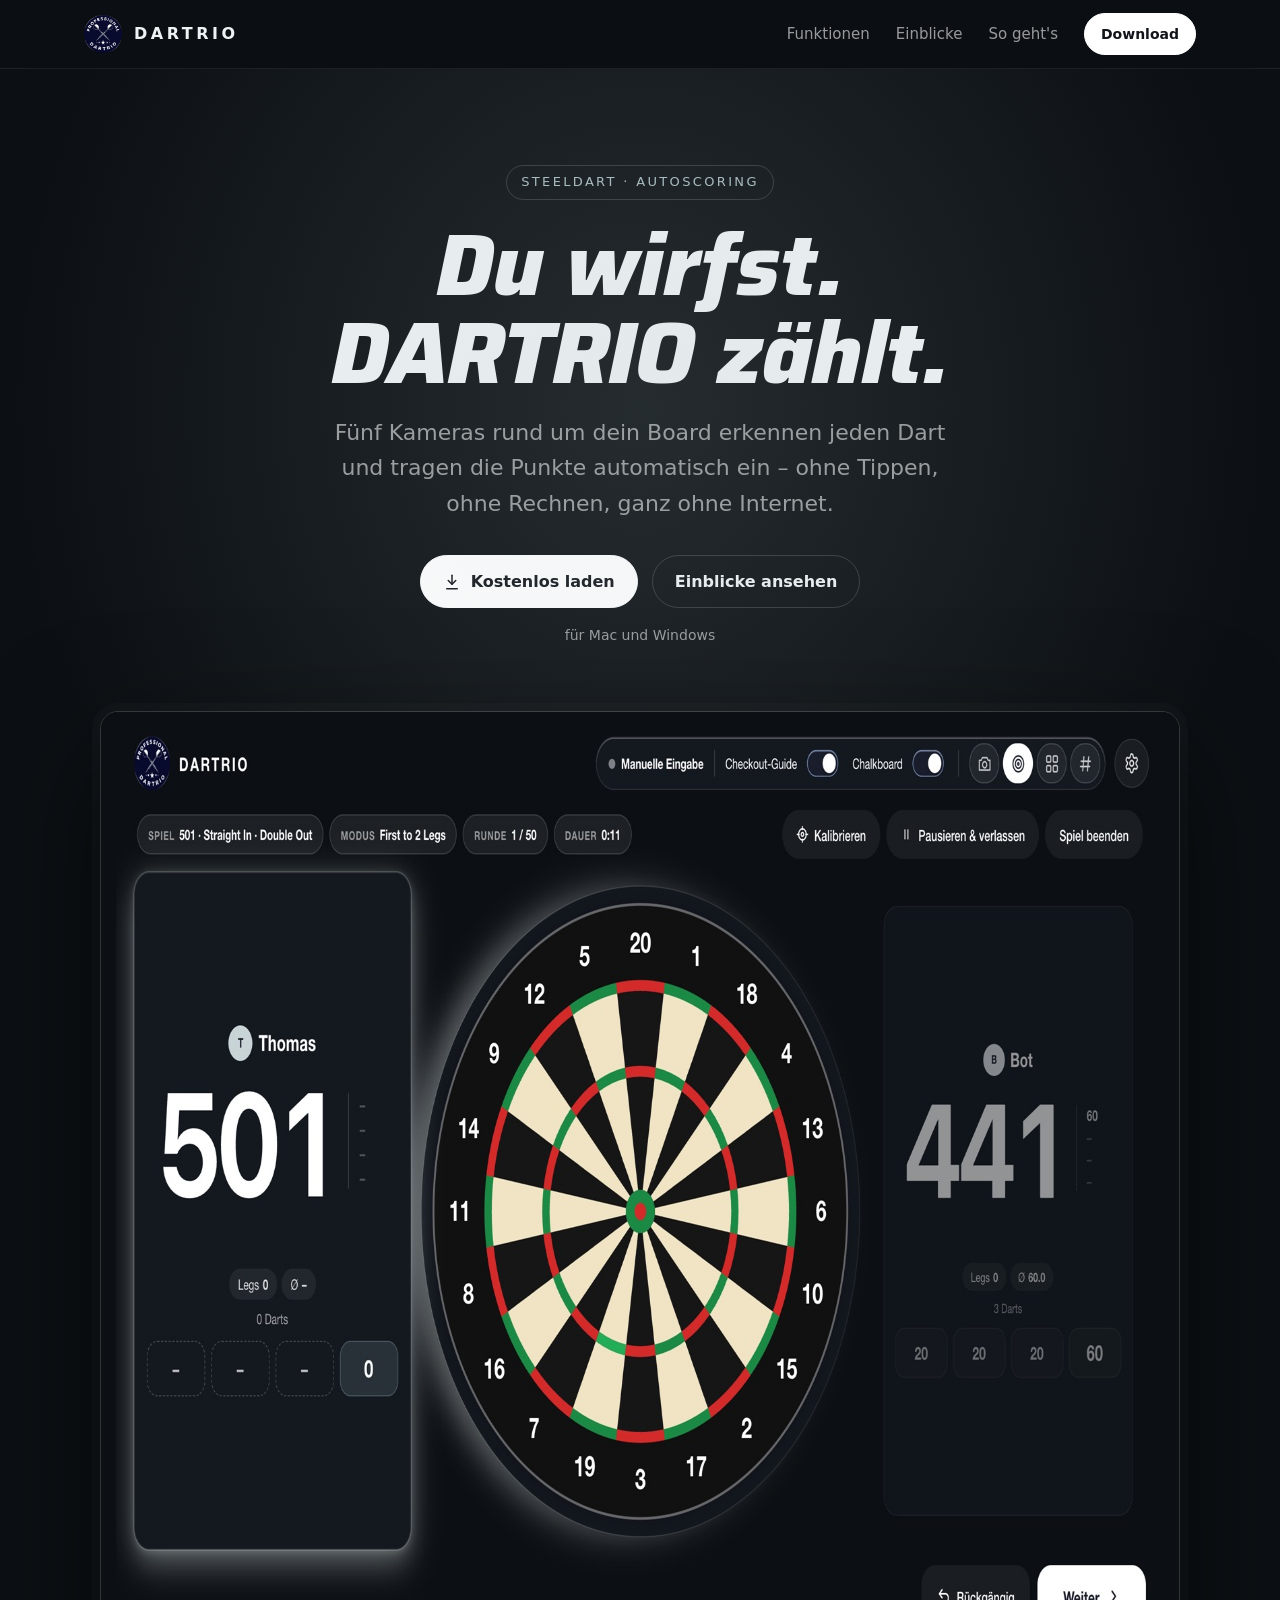
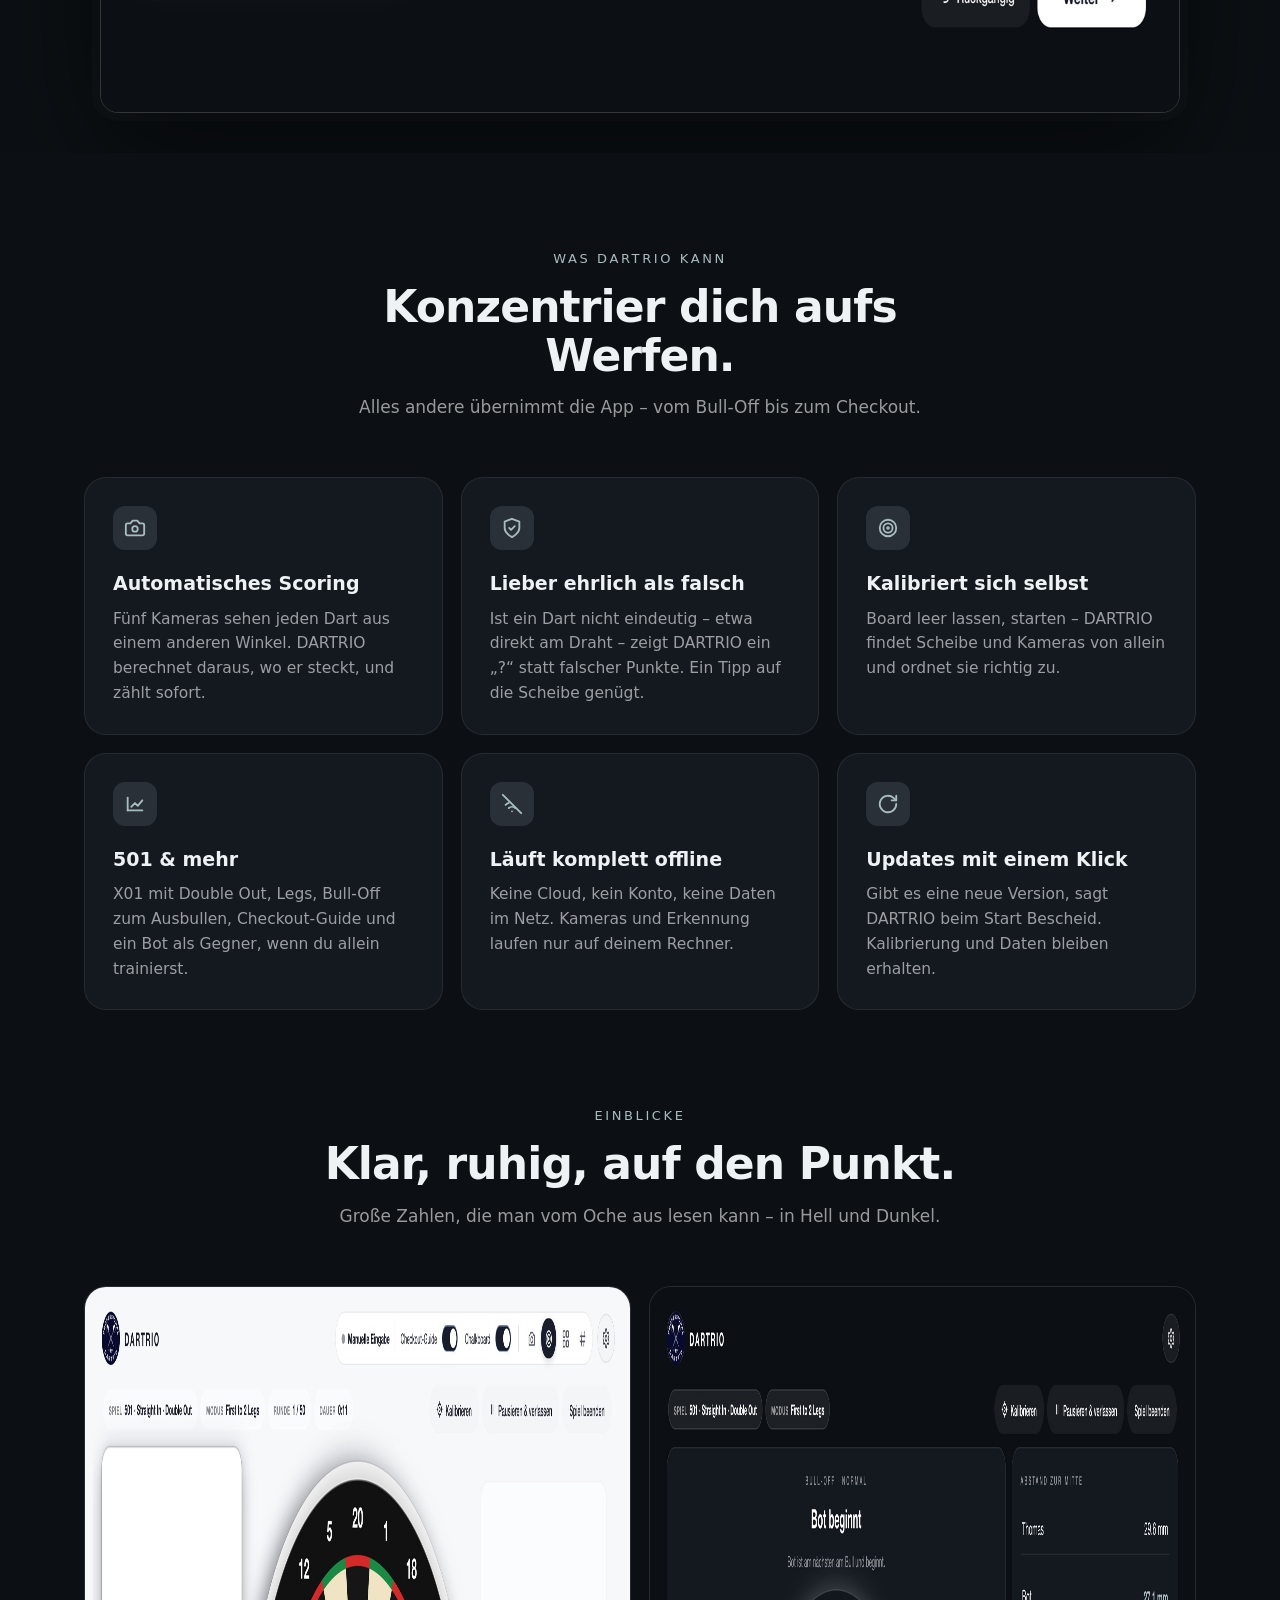
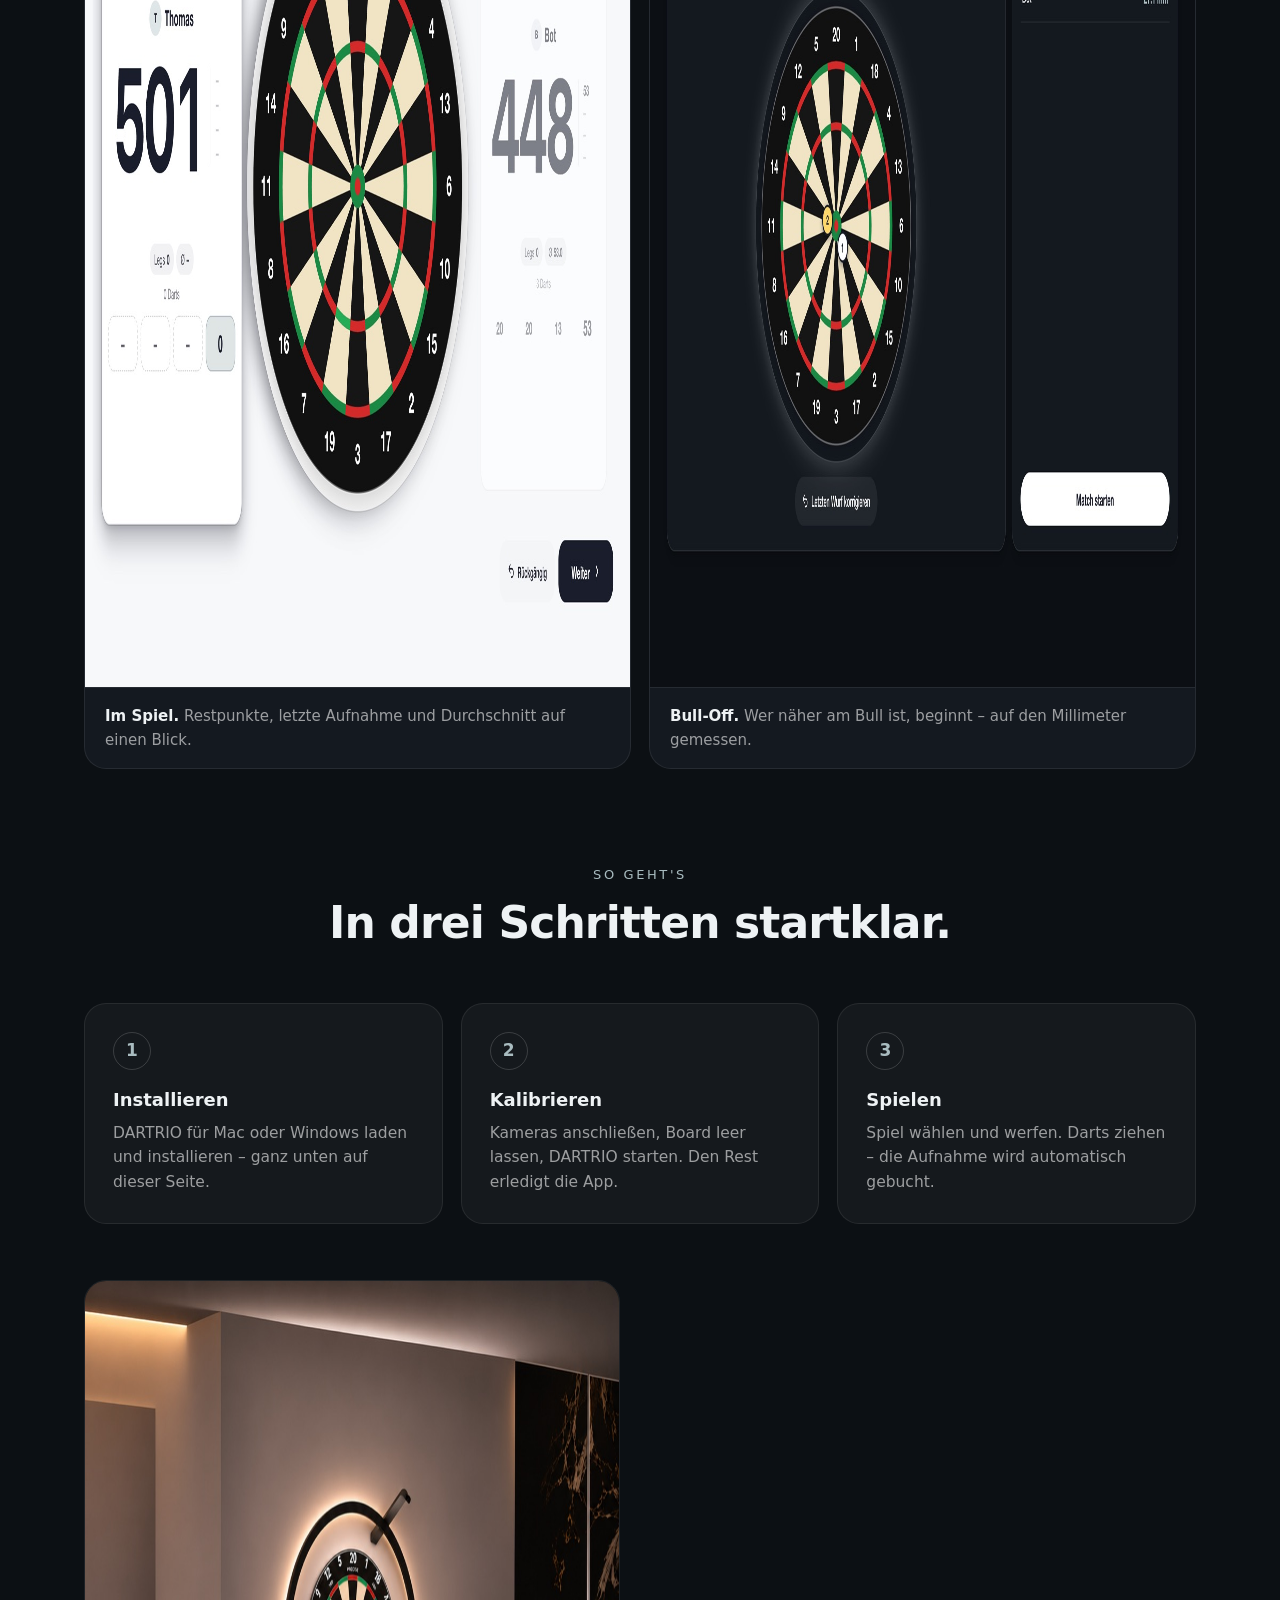
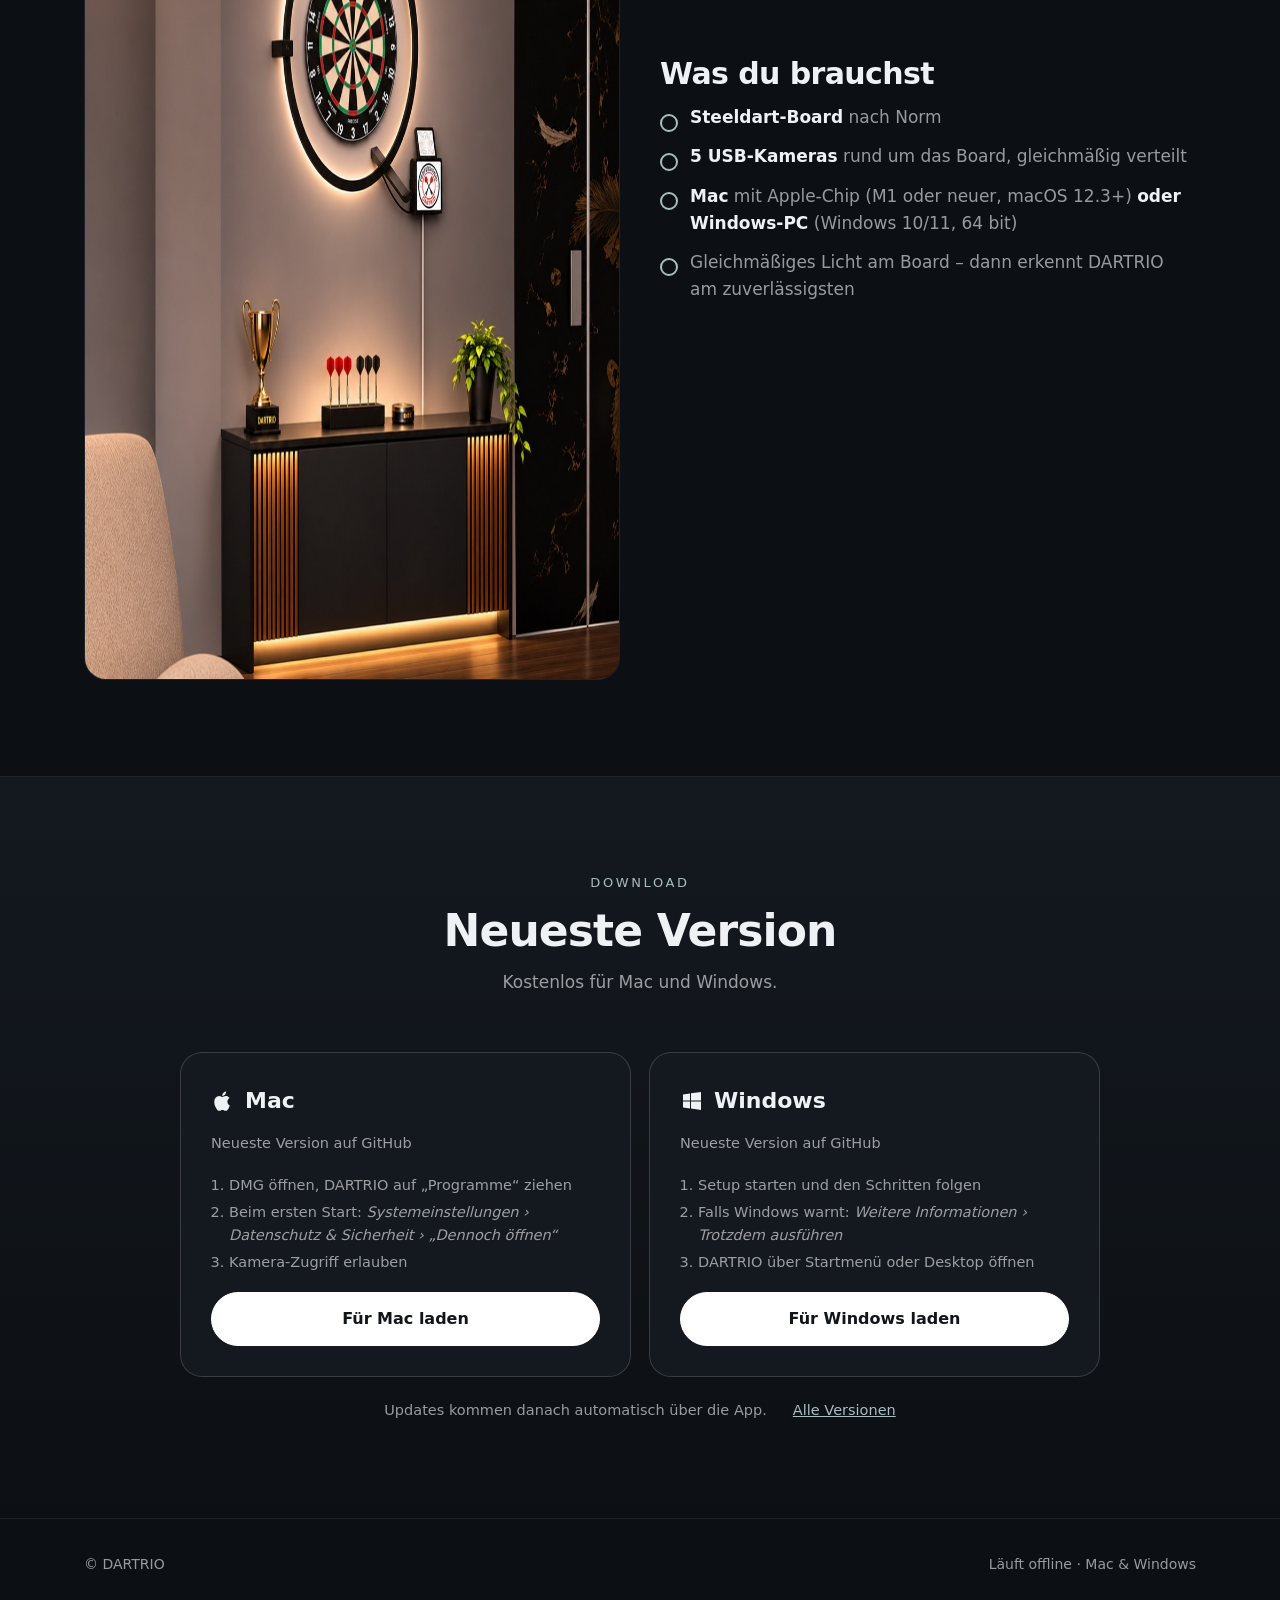
==== docs/index.html @ 76375866 "Webseite aktualisiert" ====
<!DOCTYPE html>
<html lang="de">
<head>
<meta charset="utf-8">
<meta name="viewport" content="width=device-width, initial-scale=1">
<title>DARTRIO – Automatisches Scoring für Steeldart</title>
<meta name="description" content="DARTRIO zählt deine Darts automatisch – mit 5 Kameras, offline, für Mac und Windows.">
<link rel="icon" type="image/png" href="bilder/logo.png">
<meta property="og:title" content="DARTRIO – Automatisches Scoring für Steeldart">
<meta property="og:description" content="5 Kameras erkennen jeden Dart. Du wirfst, DARTRIO zählt.">
<meta property="og:image" content="bilder/spiel-dunkel.jpg">
<style>
  @font-face { font-family: "Saira"; font-style: italic; font-weight: 100 900; font-display: swap;
               src: url("bilder/saira-latin-italic.woff2") format("woff2"); }
  :root {
    --bg: #0c1014; --surface: #141920; --panel: rgba(255,255,255,0.04); --line: rgba(255,255,255,0.08);
    --lineS: rgba(255,255,255,0.16); --fg: #eef2f4; --mut: rgba(255,255,255,0.58); --hi: #a9bcc0;
    --hiSoft: rgba(169,188,192,0.14); --ok: #3ccf7a; --rot: #e5484d;
    --r: 22px; --max: 1160px;
  }
  * { box-sizing: border-box; }
  html { scroll-behavior: smooth; }
  body { margin: 0; background: var(--bg); color: var(--fg); -webkit-font-smoothing: antialiased;
         font: 17px/1.6 -apple-system, BlinkMacSystemFont, "SF Pro Text", "Segoe UI", "Helvetica Neue", system-ui, sans-serif; }
  a { color: inherit; }
  img { max-width: 100%; display: block; }
  .wrap { max-width: var(--max); margin: 0 auto; padding: 0 24px; }

  /* Kopfzeile */
  header { position: sticky; top: 0; z-index: 10; backdrop-filter: blur(14px); -webkit-backdrop-filter: blur(14px);
           background: rgba(12,16,20,0.72); border-bottom: 1px solid var(--line); }
  header .wrap { display: flex; align-items: center; justify-content: space-between; height: 68px; }
  .marke { display: flex; align-items: center; gap: 12px; text-decoration: none; }
  .marke img { width: 38px; height: 38px; }
  .marke span { font-weight: 700; letter-spacing: .22em; font-size: 16px; }
  nav { display: flex; gap: 26px; align-items: center; }
  nav a { text-decoration: none; color: var(--mut); font-size: 15px; }
  nav a:hover { color: var(--fg); }
  .knopf { display: inline-flex; align-items: center; gap: 10px; text-decoration: none; font-weight: 600; font-size: 16px;
           padding: 13px 22px; border-radius: 999px; border: 1px solid var(--lineS); color: var(--fg); background: transparent;
           transition: transform .15s, background .15s; cursor: pointer; }
  .knopf:hover { transform: translateY(-1px); background: var(--panel); }
  .knopf.haupt { background: #fff; color: #11151a; border-color: #fff; }
  .knopf.haupt:hover { background: #e9eef0; }
  .knopf.klein { padding: 9px 16px; font-size: 14px; }
  .knopf svg { width: 18px; height: 18px; }

  /* Start */
  .held { padding: 96px 0 40px; text-align: center; position: relative; overflow: hidden; }
  .held::before { content: ""; position: absolute; inset: -40% -20% auto; height: 120%;
                  background: radial-gradient(closest-side, rgba(169,188,192,0.16), transparent 70%); pointer-events: none; }
  .zeile { display: inline-flex; gap: 8px; align-items: center; font-size: 13px; letter-spacing: .18em; text-transform: uppercase;
           color: var(--hi); border: 1px solid var(--lineS); border-radius: 999px; padding: 6px 14px; }
  h1 { font-family: "Saira", system-ui, sans-serif; font-style: italic; font-weight: 800; letter-spacing: -.01em;
       font-size: clamp(44px, 7vw, 86px); line-height: 1.02; margin: 22px 0 18px; }
  .held p.unter { font-size: clamp(18px, 2.1vw, 22px); color: var(--mut); max-width: 640px; margin: 0 auto 34px; }
  .aktionen { display: flex; gap: 14px; justify-content: center; flex-wrap: wrap; }
  .version-hinweis { margin-top: 16px; font-size: 14px; color: var(--mut); min-height: 1.6em; }
  .buehne { margin: 64px auto 0; max-width: 1080px; border-radius: 18px; overflow: hidden; border: 1px solid var(--lineS);
            box-shadow: 0 40px 120px rgba(0,0,0,.55), 0 0 0 8px rgba(255,255,255,0.02); position: relative; }

  section { padding: 96px 0; }
  .titel { text-align: center; max-width: 700px; margin: 0 auto 56px; }
  .titel small { display: block; color: var(--hi); letter-spacing: .2em; text-transform: uppercase; font-size: 13px; margin-bottom: 12px; }
  h2 { font-size: clamp(30px, 4vw, 44px); line-height: 1.12; margin: 0 0 14px; letter-spacing: -.02em; }
  .titel p { color: var(--mut); margin: 0; }

  /* Funktionen */
  .raster { display: grid; grid-template-columns: repeat(3, 1fr); gap: 18px; }
  .karte { background: var(--surface); border: 1px solid var(--line); border-radius: var(--r); padding: 28px; }
  .karte .sym { width: 44px; height: 44px; border-radius: 12px; background: var(--hiSoft); display: grid; place-items: center;
                color: var(--hi); margin-bottom: 18px; }
  .karte .sym svg { width: 22px; height: 22px; }
  .karte h3 { margin: 0 0 8px; font-size: 19px; }
  .karte p { margin: 0; color: var(--mut); font-size: 15.5px; }

  /* Einblicke */
  .einblicke { display: grid; grid-template-columns: 1fr 1fr; gap: 18px; align-items: start; }
  .bild { border-radius: var(--r); overflow: hidden; border: 1px solid var(--line); background: var(--surface); margin: 0; }
  .bild figcaption { padding: 16px 20px; color: var(--mut); font-size: 15px; border-top: 1px solid var(--line); }
  .bild figcaption b { color: var(--fg); font-weight: 600; }

  /* Ablauf */
  .schritte { display: grid; grid-template-columns: repeat(3, 1fr); gap: 18px; counter-reset: s; }
  .schritt { padding: 28px; border-radius: var(--r); border: 1px solid var(--line); background: var(--panel); }
  .schritt::before { counter-increment: s; content: counter(s); display: grid; place-items: center; width: 36px; height: 36px;
                     border-radius: 50%; border: 1px solid var(--lineS); font-weight: 700; margin-bottom: 16px; color: var(--hi); }
  .schritt h3 { margin: 0 0 6px; font-size: 18px; }
  .schritt p { margin: 0; color: var(--mut); font-size: 15.5px; }
  .setup { display: grid; grid-template-columns: 1fr 1fr; gap: 40px; align-items: center; margin-top: 56px; }
  .setup img { border-radius: var(--r); border: 1px solid var(--line); }
  .setup ul { padding: 0; margin: 0; list-style: none; display: grid; gap: 12px; }
  .setup li { padding-left: 30px; position: relative; color: var(--mut); }
  .setup li::before { content: ""; position: absolute; left: 0; top: .55em; width: 14px; height: 14px; border-radius: 50%;
                      border: 2px solid var(--hi); }
  .setup li b { color: var(--fg); font-weight: 600; }

  /* Download */
  .download { background: linear-gradient(180deg, var(--surface), var(--bg)); border-top: 1px solid var(--line); }
  .dl-raster { display: grid; grid-template-columns: 1fr 1fr; gap: 18px; max-width: 920px; margin: 0 auto; }
  .dl { background: var(--surface); border: 1px solid var(--lineS); border-radius: var(--r); padding: 30px; display: flex;
        flex-direction: column; gap: 14px; }
  .dl.empfohlen { border-color: var(--hi); box-shadow: 0 0 0 1px var(--hi) inset; }
  .dl-kopf { display: flex; align-items: center; justify-content: space-between; gap: 10px; }
  .dl h3 { margin: 0; font-size: 22px; display: flex; align-items: center; gap: 10px; }
  .dl h3 svg { width: 24px; height: 24px; }
  .marke-klein { font-size: 12px; color: var(--bg); background: var(--hi); border-radius: 999px; padding: 3px 10px; font-weight: 700; }
  .dl .meta { color: var(--mut); font-size: 14.5px; }
  .dl .anl { color: var(--mut); font-size: 14.5px; margin: 0; padding-left: 18px; }
  .dl .anl li { margin: 4px 0; }
  .dl .knopf { justify-content: center; margin-top: auto; }
  .info { max-width: 920px; margin: 22px auto 0; display: flex; gap: 10px 26px; flex-wrap: wrap; justify-content: center;
          color: var(--mut); font-size: 14.5px; }
  .info a { color: var(--hi); }
  .lade { opacity: .55; }

  footer { border-top: 1px solid var(--line); padding: 34px 0; color: var(--mut); font-size: 14px; }
  footer .wrap { display: flex; justify-content: space-between; gap: 16px; flex-wrap: wrap; }

  @media (max-width: 900px) {
    nav a:not(.knopf) { display: none; }
    .raster, .schritte { grid-template-columns: 1fr 1fr; }
    .einblicke, .setup, .dl-raster { grid-template-columns: 1fr; }
  }
  @media (max-width: 600px) {
    .raster, .schritte { grid-template-columns: 1fr; }
    section { padding: 72px 0; }
    .held { padding-top: 64px; }
  }
</style>
</head>
<body>

<header>
  <div class="wrap">
    <a class="marke" href="#"><img src="bilder/logo.png" alt=""><span>DARTRIO</span></a>
    <nav>
      <a href="#funktionen">Funktionen</a>
      <a href="#einblicke">Einblicke</a>
      <a href="#so-gehts">So geht's</a>
      <a class="knopf klein haupt" href="#download">Download</a>
    </nav>
  </div>
</header>

<main>
  <div class="held">
    <div class="wrap">
      <span class="zeile">Steeldart · Autoscoring</span>
      <h1>Du wirfst.<br>DARTRIO zählt.</h1>
      <p class="unter">Fünf Kameras rund um dein Board erkennen jeden Dart und tragen die Punkte automatisch ein –
        ohne Tippen, ohne Rechnen, ganz ohne Internet.</p>
      <div class="aktionen">
        <a class="knopf haupt" id="held-download" href="#download">
          <svg viewBox="0 0 24 24" fill="none" stroke="currentColor" stroke-width="2" stroke-linecap="round" stroke-linejoin="round"><path d="M12 3v12"/><path d="m7 10 5 5 5-5"/><path d="M5 21h14"/></svg>
          <span>Kostenlos laden</span></a>
        <a class="knopf" href="#einblicke">Einblicke ansehen</a>
      </div>
      <div class="version-hinweis" id="held-version">für Mac und Windows</div>
      <div class="buehne"><img src="bilder/spiel-dunkel.jpg" alt="DARTRIO im Spiel: 501, Scheibe in der Mitte, Spieler links und rechts" width="1600" height="1000"></div>
    </div>
  </div>

  <section id="funktionen">
    <div class="wrap">
      <div class="titel">
        <small>Was DARTRIO kann</small>
        <h2>Konzentrier dich aufs Werfen.</h2>
        <p>Alles andere übernimmt die App – vom Bull-Off bis zum Checkout.</p>
      </div>
      <div class="raster">
        <div class="karte">
          <div class="sym"><svg viewBox="0 0 24 24" fill="none" stroke="currentColor" stroke-width="2" stroke-linecap="round" stroke-linejoin="round"><path d="M14.5 4h-5L7 7H4a2 2 0 0 0-2 2v9a2 2 0 0 0 2 2h16a2 2 0 0 0 2-2V9a2 2 0 0 0-2-2h-3l-2.5-3z"/><circle cx="12" cy="13" r="3"/></svg></div>
          <h3>Automatisches Scoring</h3>
          <p>Fünf Kameras sehen jeden Dart aus einem anderen Winkel. DARTRIO berechnet daraus, wo er steckt, und zählt sofort.</p>
        </div>
        <div class="karte">
          <div class="sym"><svg viewBox="0 0 24 24" fill="none" stroke="currentColor" stroke-width="2" stroke-linecap="round" stroke-linejoin="round"><path d="M12 22s8-4 8-10V5l-8-3-8 3v7c0 6 8 10 8 10z"/><path d="m9 12 2 2 4-4"/></svg></div>
          <h3>Lieber ehrlich als falsch</h3>
          <p>Ist ein Dart nicht eindeutig – etwa direkt am Draht – zeigt DARTRIO ein „?“ statt falscher Punkte. Ein Tipp auf die Scheibe genügt.</p>
        </div>
        <div class="karte">
          <div class="sym"><svg viewBox="0 0 24 24" fill="none" stroke="currentColor" stroke-width="2" stroke-linecap="round" stroke-linejoin="round"><circle cx="12" cy="12" r="9"/><circle cx="12" cy="12" r="5"/><circle cx="12" cy="12" r="1"/></svg></div>
          <h3>Kalibriert sich selbst</h3>
          <p>Board leer lassen, starten – DARTRIO findet Scheibe und Kameras von allein und ordnet sie richtig zu.</p>
        </div>
        <div class="karte">
          <div class="sym"><svg viewBox="0 0 24 24" fill="none" stroke="currentColor" stroke-width="2" stroke-linecap="round" stroke-linejoin="round"><path d="M4 19V5"/><path d="M4 19h16"/><path d="m8 15 4-4 3 3 5-6"/></svg></div>
          <h3>501 &amp; mehr</h3>
          <p>X01 mit Double Out, Legs, Bull-Off zum Ausbullen, Checkout-Guide und ein Bot als Gegner, wenn du allein trainierst.</p>
        </div>
        <div class="karte">
          <div class="sym"><svg viewBox="0 0 24 24" fill="none" stroke="currentColor" stroke-width="2" stroke-linecap="round" stroke-linejoin="round"><path d="M2 2l20 20"/><path d="M8.5 16.5a5 5 0 0 1 7 0"/><path d="M5 12.9a10 10 0 0 1 3.4-2.2"/><path d="M12 20h.01"/></svg></div>
          <h3>Läuft komplett offline</h3>
          <p>Keine Cloud, kein Konto, keine Daten im Netz. Kameras und Erkennung laufen nur auf deinem Rechner.</p>
        </div>
        <div class="karte">
          <div class="sym"><svg viewBox="0 0 24 24" fill="none" stroke="currentColor" stroke-width="2" stroke-linecap="round" stroke-linejoin="round"><path d="M21 12a9 9 0 1 1-3-6.7L21 8"/><path d="M21 3v5h-5"/></svg></div>
          <h3>Updates mit einem Klick</h3>
          <p>Gibt es eine neue Version, sagt DARTRIO beim Start Bescheid. Kalibrierung und Daten bleiben erhalten.</p>
        </div>
      </div>
    </div>
  </section>

  <section id="einblicke" style="padding-top: 0">
    <div class="wrap">
      <div class="titel">
        <small>Einblicke</small>
        <h2>Klar, ruhig, auf den Punkt.</h2>
        <p>Große Zahlen, die man vom Oche aus lesen kann – in Hell und Dunkel.</p>
      </div>
      <div class="einblicke">
        <figure class="bild">
          <img src="bilder/spiel-hell.jpg" alt="DARTRIO im hellen Design während eines Spiels" loading="lazy" width="1600" height="1000">
          <figcaption><b>Im Spiel.</b> Restpunkte, letzte Aufnahme und Durchschnitt auf einen Blick.</figcaption>
        </figure>
        <figure class="bild">
          <img src="bilder/bulloff-dunkel.jpg" alt="Bull-Off: zwei Darts nahe am Bull, Abstand zur Mitte in Millimetern" loading="lazy" width="1600" height="1000">
          <figcaption><b>Bull-Off.</b> Wer näher am Bull ist, beginnt – auf den Millimeter gemessen.</figcaption>
        </figure>
      </div>
    </div>
  </section>

  <section id="so-gehts" style="padding-top: 0">
    <div class="wrap">
      <div class="titel">
        <small>So geht's</small>
        <h2>In drei Schritten startklar.</h2>
      </div>
      <div class="schritte">
        <div class="schritt"><h3>Installieren</h3><p>DARTRIO für Mac oder Windows laden und installieren – ganz unten auf dieser Seite.</p></div>
        <div class="schritt"><h3>Kalibrieren</h3><p>Kameras anschließen, Board leer lassen, DARTRIO starten. Den Rest erledigt die App.</p></div>
        <div class="schritt"><h3>Spielen</h3><p>Spiel wählen und werfen. Darts ziehen – die Aufnahme wird automatisch gebucht.</p></div>
      </div>
      <div class="setup">
        <img src="bilder/setup.jpg" alt="Dartboard mit Kamera-Ring und DARTRIO-Steuerbox an der Wand" loading="lazy" width="1000" height="1000">
        <div>
          <h2 style="font-size: 30px">Was du brauchst</h2>
          <ul>
            <li><b>Steeldart-Board</b> nach Norm</li>
            <li><b>5 USB-Kameras</b> rund um das Board, gleichmäßig verteilt</li>
            <li><b>Mac</b> mit Apple-Chip (M1 oder neuer, macOS 12.3+) <b>oder Windows-PC</b> (Windows 10/11, 64 bit)</li>
            <li>Gleichmäßiges Licht am Board – dann erkennt DARTRIO am zuverlässigsten</li>
          </ul>
        </div>
      </div>
    </div>
  </section>

  <section id="download" class="download">
    <div class="wrap">
      <div class="titel">
        <small>Download</small>
        <h2 id="dl-titel">Neueste Version</h2>
        <p id="dl-unter">Kostenlos für Mac und Windows.</p>
      </div>
      <div class="dl-raster">
        <div class="dl" id="dl-mac">
          <div class="dl-kopf">
            <h3><svg viewBox="0 0 24 24" fill="currentColor"><path d="M16.4 12.6c0-2.4 2-3.6 2.1-3.7-1.1-1.7-2.9-1.9-3.5-1.9-1.5-.2-2.9.9-3.7.9-.8 0-1.9-.9-3.2-.8-1.6 0-3.2 1-4 2.5-1.7 3-.4 7.4 1.2 9.8.8 1.2 1.8 2.5 3 2.4 1.2 0 1.7-.8 3.1-.8 1.5 0 1.9.8 3.2.8 1.3 0 2.1-1.2 2.9-2.4.9-1.4 1.3-2.7 1.3-2.8 0 0-2.4-1-2.4-4zM14.1 5.5c.7-.8 1.1-1.9 1-3-1 0-2.1.7-2.8 1.5-.6.7-1.2 1.8-1 2.9 1 .1 2.1-.6 2.8-1.4z"/></svg>Mac</h3>
            <span class="marke-klein" hidden>Für dich</span>
          </div>
          <div class="meta lade" data-meta>wird geladen …</div>
          <ol class="anl">
            <li>DMG öffnen, DARTRIO auf „Programme“ ziehen</li>
            <li>Beim ersten Start: <i>Systemeinstellungen › Datenschutz &amp; Sicherheit › „Dennoch öffnen“</i></li>
            <li>Kamera-Zugriff erlauben</li>
          </ol>
          <a class="knopf haupt" data-link href="https://github.com/dartrio2026/dartrio-updates/releases/latest">Für Mac laden</a>
        </div>
        <div class="dl" id="dl-win">
          <div class="dl-kopf">
            <h3><svg viewBox="0 0 24 24" fill="currentColor"><path d="M3 5.5 10 4.5v7H3zM11 4.3 21 3v8.5H11zM3 12.5h7v7l-7-1zM11 12.5h10V21l-10-1.4z"/></svg>Windows</h3>
            <span class="marke-klein" hidden>Für dich</span>
          </div>
          <div class="meta lade" data-meta>wird geladen …</div>
          <ol class="anl">
            <li>Setup starten und den Schritten folgen</li>
            <li>Falls Windows warnt: <i>Weitere Informationen › Trotzdem ausführen</i></li>
            <li>DARTRIO über Startmenü oder Desktop öffnen</li>
          </ol>
          <a class="knopf haupt" data-link href="https://github.com/dartrio2026/dartrio-updates/releases/latest">Für Windows laden</a>
        </div>
      </div>
      <div class="info">
        <span>Updates kommen danach automatisch über die App.</span>
        <a href="https://github.com/dartrio2026/dartrio-updates/releases">Alle Versionen</a>
      </div>
    </div>
  </section>
</main>

<footer>
  <div class="wrap">
    <span>© DARTRIO</span>
    <span>Läuft offline · Mac &amp; Windows</span>
  </div>
</footer>

<script>
(function () {
  // Neueste Veröffentlichung direkt von GitHub holen – die Seite muss bei neuen Versionen nie angepasst werden.
  var REPO = "dartrio2026/dartrio-updates";
  var mac = /Mac/i.test(navigator.platform || navigator.userAgent), win = /Win/i.test(navigator.platform || navigator.userAgent);
  var empfohlen = mac ? "dl-mac" : (win ? "dl-win" : null);
  if (empfohlen) {
    var k = document.getElementById(empfohlen);
    k.classList.add("empfohlen"); k.querySelector(".marke-klein").hidden = false;
  }
  function mb(b) { return (b / 1048576).toFixed(0) + " MB"; }
  function datum(s) { try { return new Date(s).toLocaleDateString("de-DE", { day: "numeric", month: "long", year: "numeric" }); } catch (e) { return ""; } }
  function setzen(id, asset, v, d) {
    var k = document.getElementById(id), m = k.querySelector("[data-meta]");
    m.classList.remove("lade");
    if (!asset) { m.textContent = "Version " + v + " – für dieses System noch nicht verfügbar"; return; }
    m.textContent = "Version " + v + " · " + mb(asset.size) + (d ? " · " + d : "");
    k.querySelector("[data-link]").href = asset.browser_download_url;
  }
  fetch("https://api.github.com/repos/" + REPO + "/releases/latest", { headers: { Accept: "application/vnd.github+json" } })
    .then(function (r) { if (!r.ok) throw new Error(r.status); return r.json(); })
    .then(function (rel) {
      var v = String(rel.tag_name || "").replace(/^v/i, ""), d = datum(rel.published_at), a = rel.assets || [];
      var dmg = a.filter(function (x) { return /\.dmg$/i.test(x.name); })[0];
      var exe = a.filter(function (x) { return /setup.*\.exe$/i.test(x.name); })[0];
      setzen("dl-mac", dmg, v, d); setzen("dl-win", exe, v, d);
      document.getElementById("dl-titel").textContent = "DARTRIO " + v;
      document.getElementById("dl-unter").textContent = "Veröffentlicht am " + d + " · kostenlos für Mac und Windows.";
      document.getElementById("held-version").textContent = "Version " + v + " · für Mac und Windows";
      var held = document.getElementById("held-download"), passend = mac ? dmg : (win ? exe : null);
      if (passend) { held.href = passend.browser_download_url; held.querySelector("span").textContent = mac ? "Für Mac laden" : "Für Windows laden"; }
    })
    .catch(function () {
      [].forEach.call(document.querySelectorAll("[data-meta]"), function (m) { m.classList.remove("lade"); m.textContent = "Neueste Version auf GitHub"; });
    });
})();
</script>
</body>
</html>
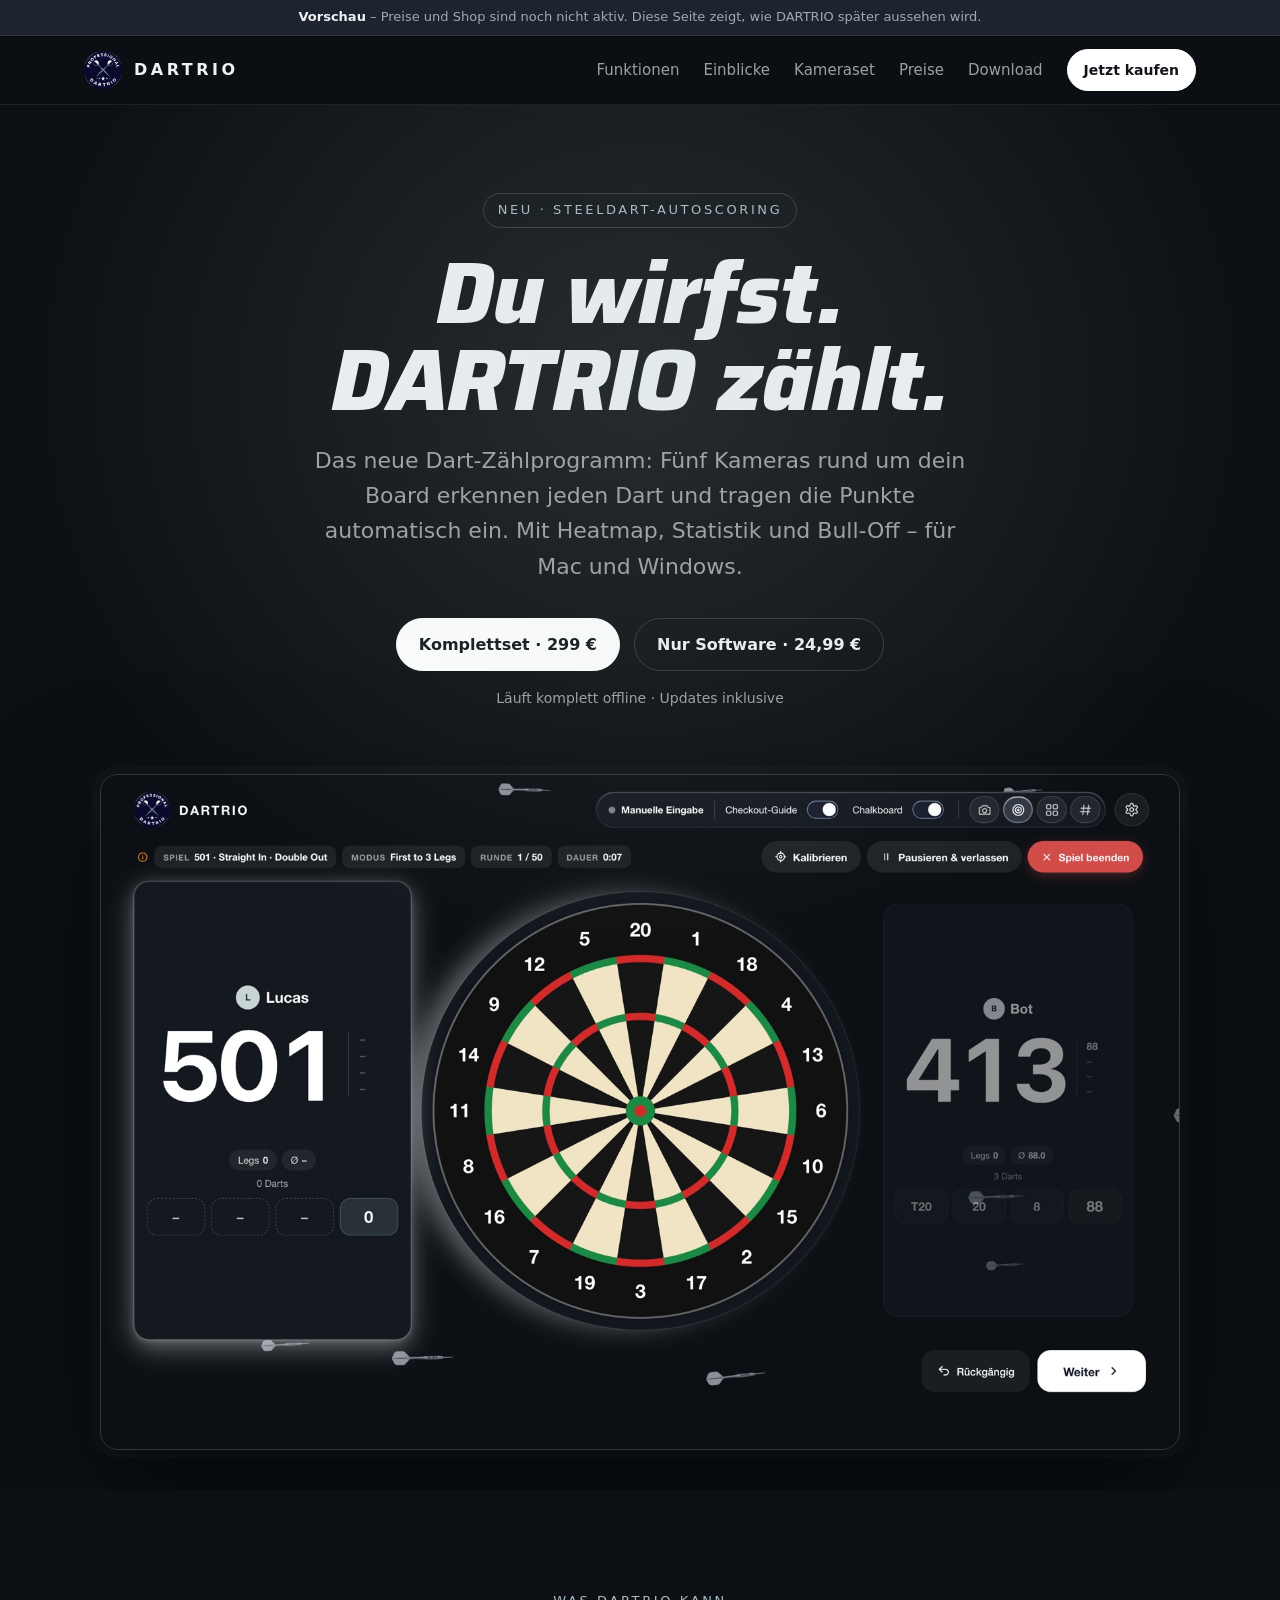
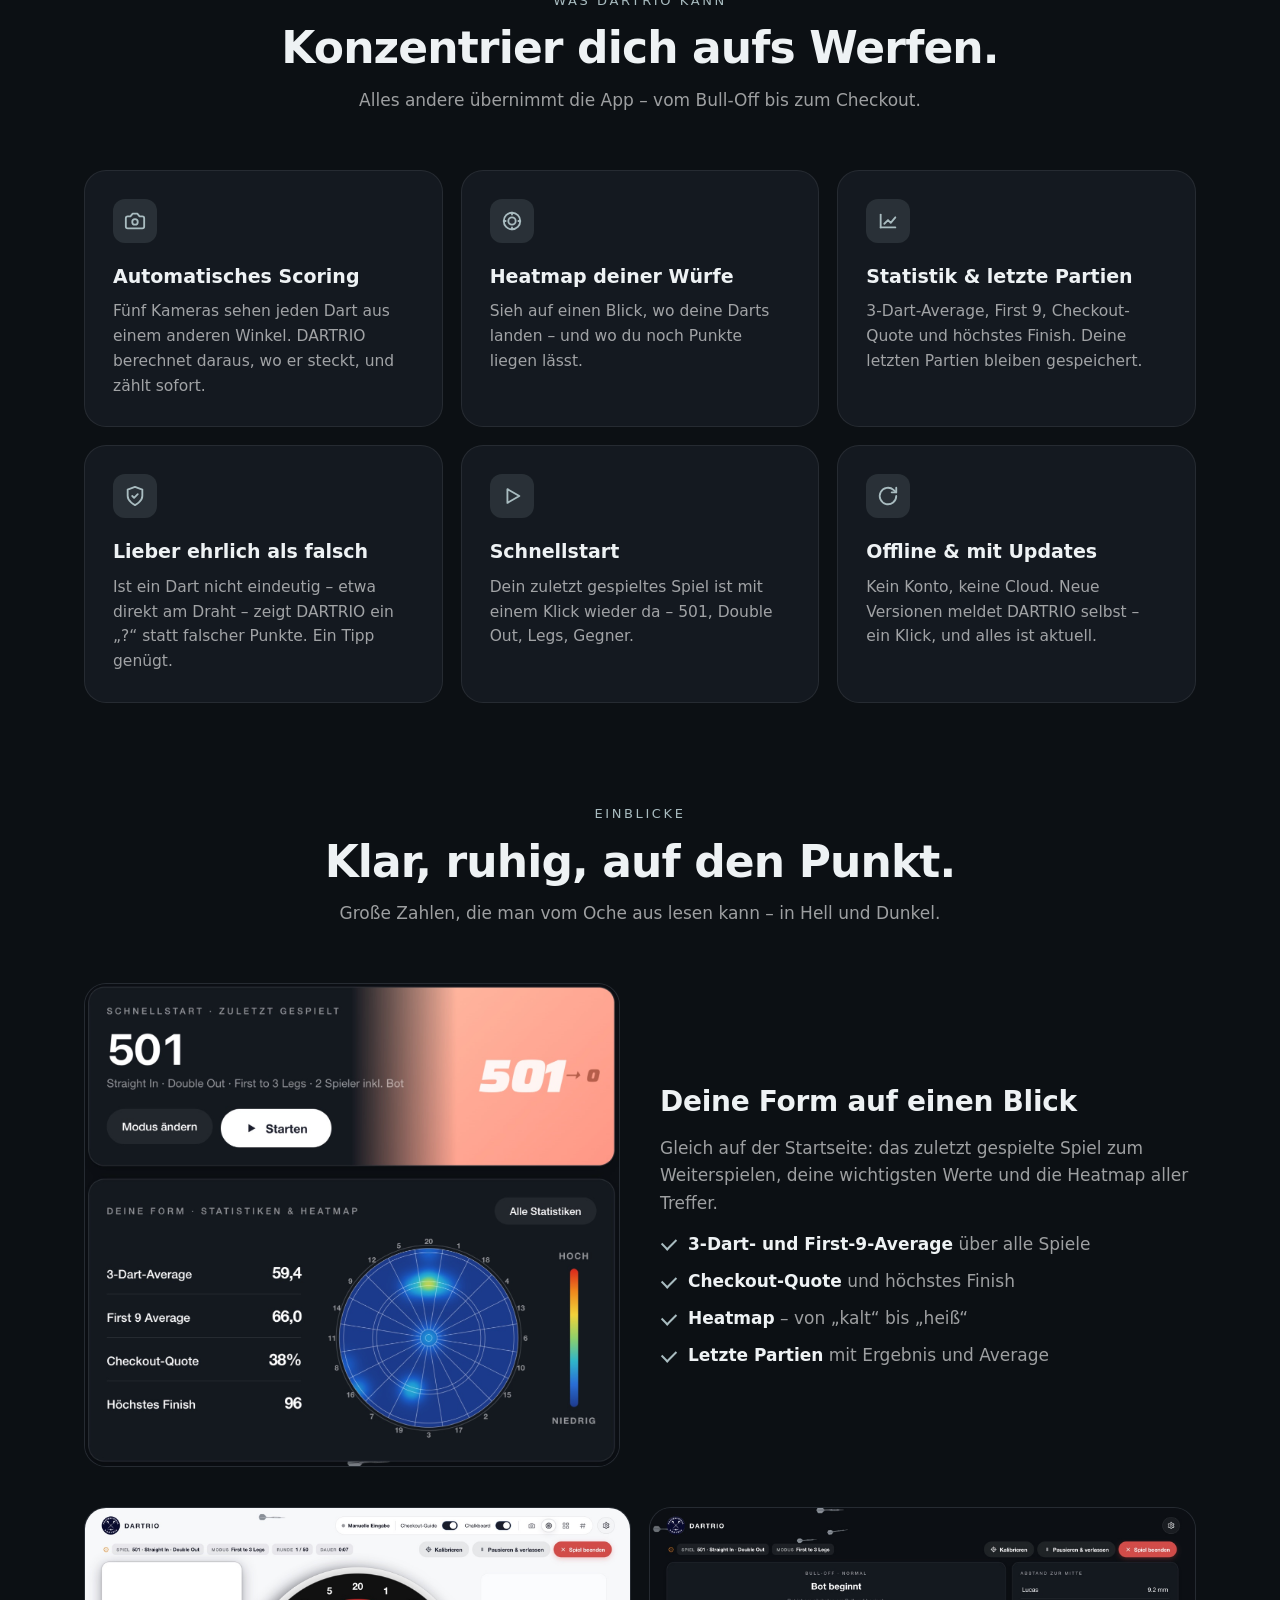
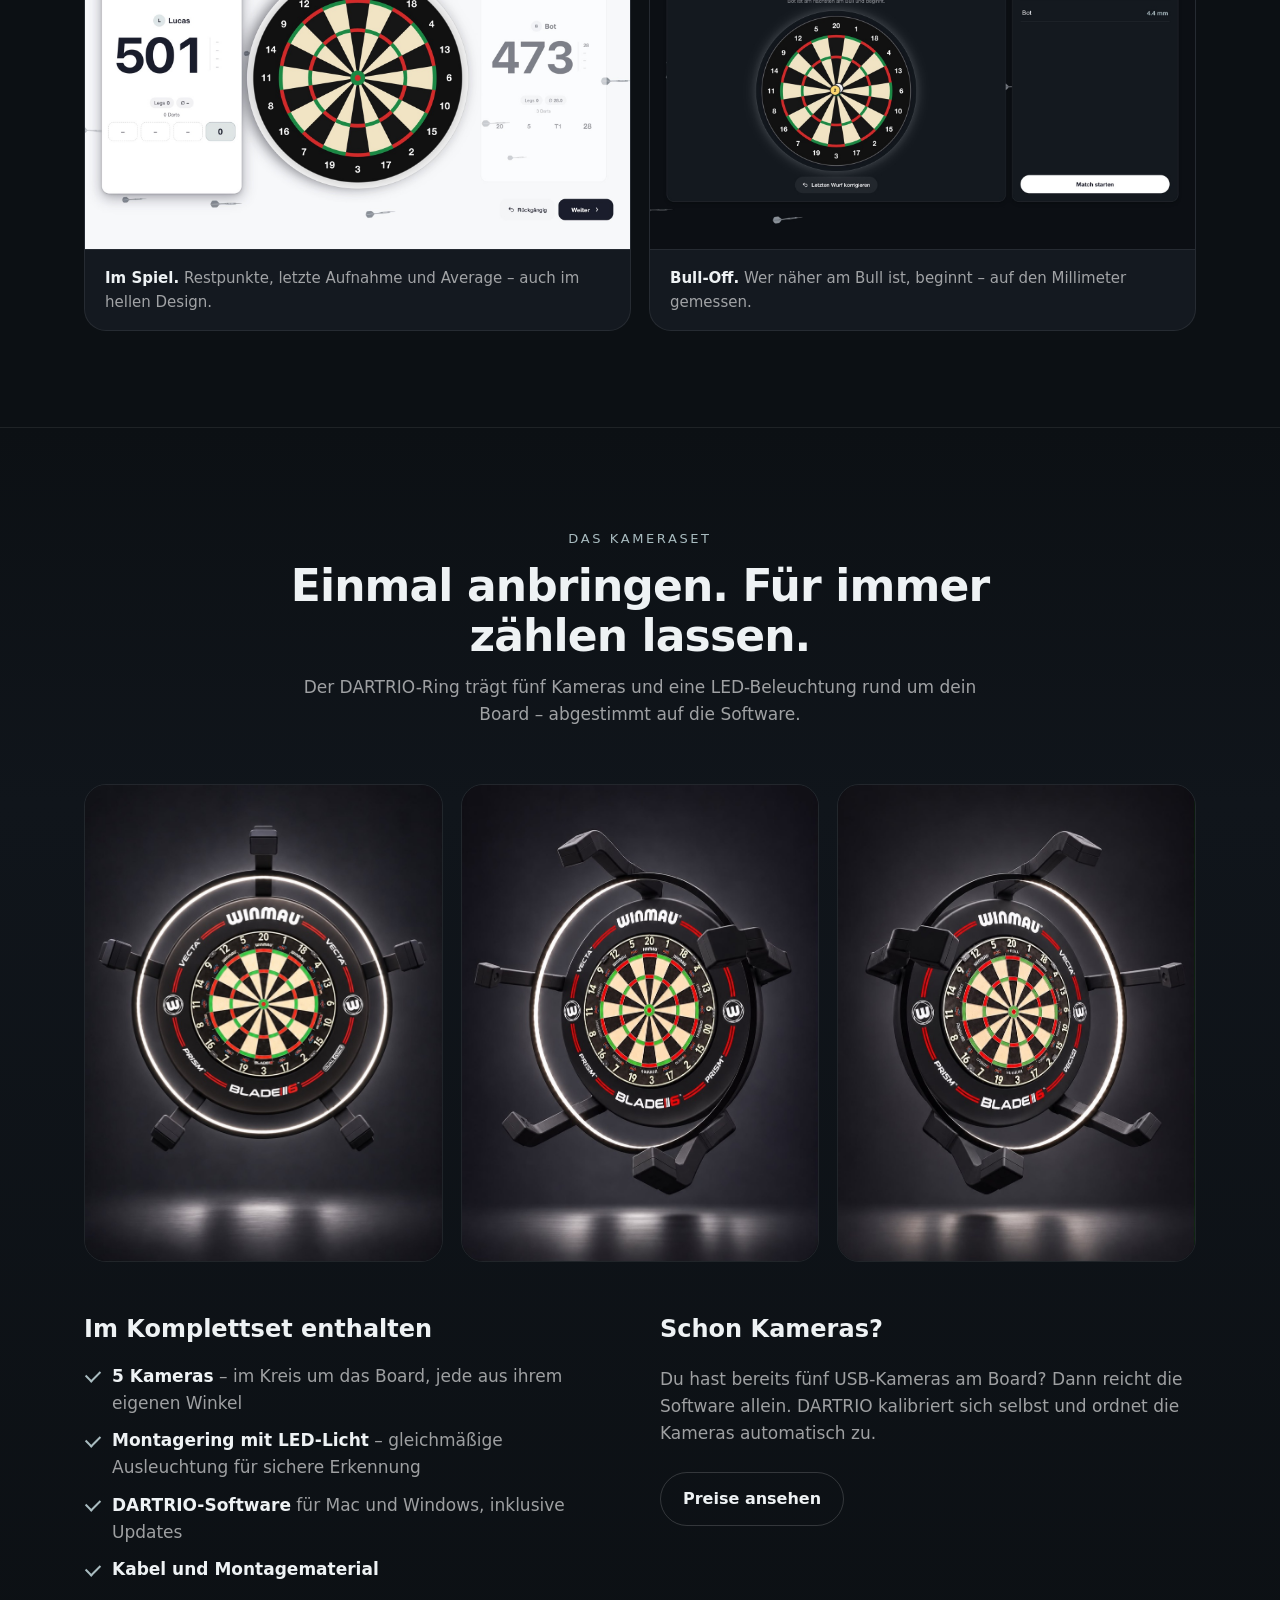
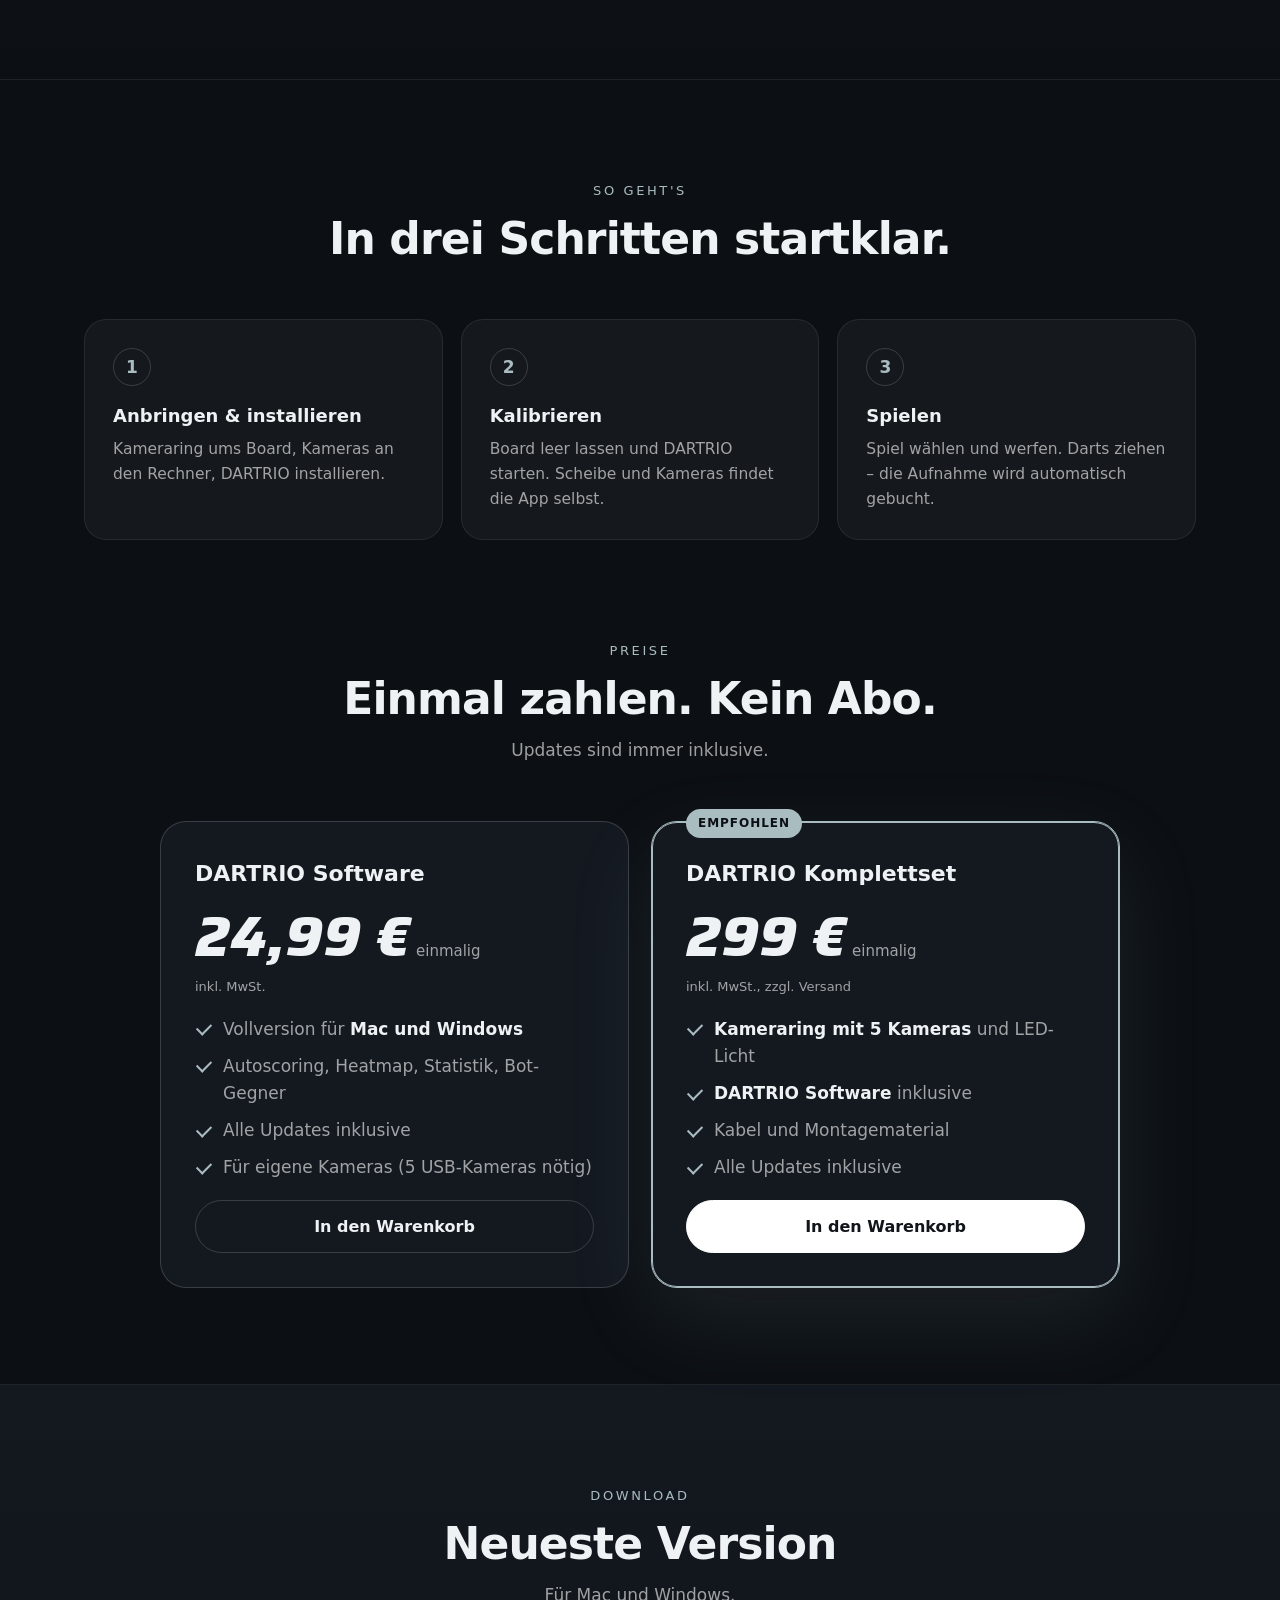
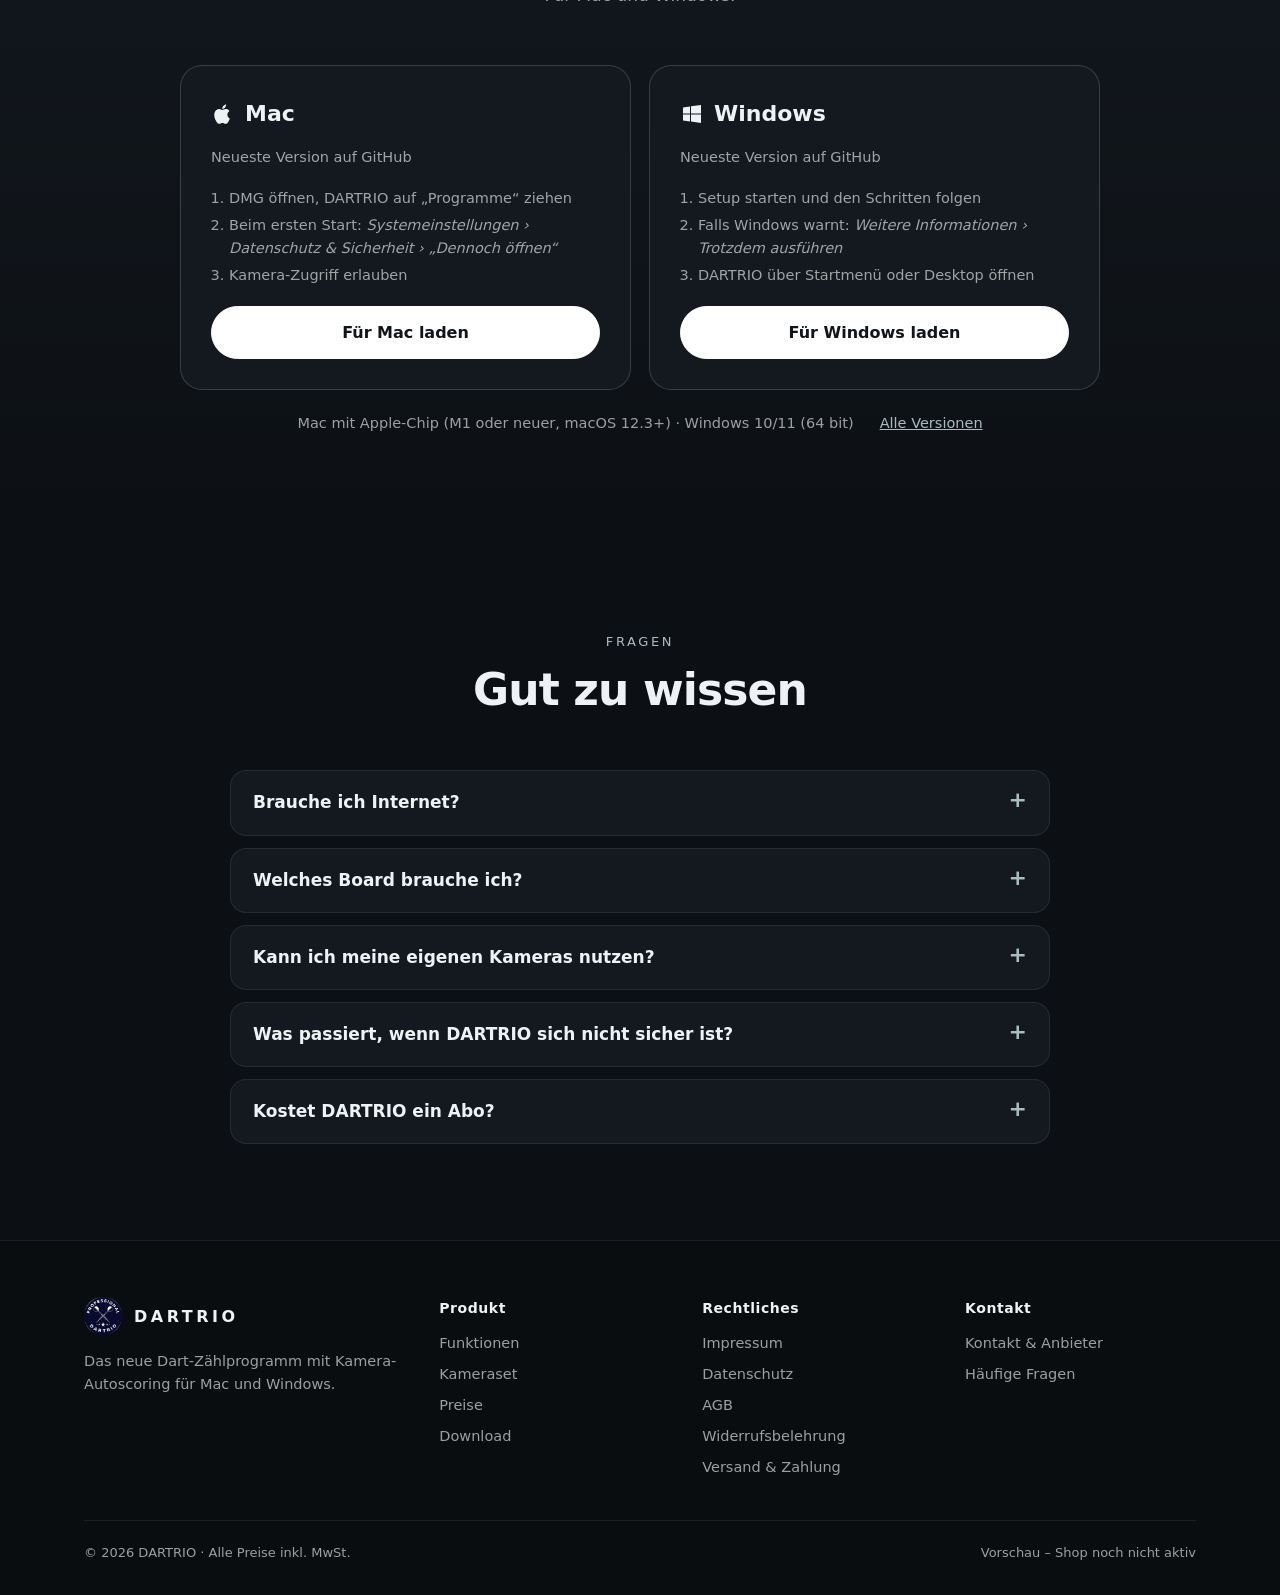
==== commit 5d1edc9e: "Webseite aktualisiert" ====
--- a/docs/index.html
+++ b/docs/index.html
@@ -3,67 +3,25 @@
 <head>
 <meta charset="utf-8">
 <meta name="viewport" content="width=device-width, initial-scale=1">
-<title>DARTRIO – Automatisches Scoring für Steeldart</title>
-<meta name="description" content="DARTRIO zählt deine Darts automatisch – mit 5 Kameras, offline, für Mac und Windows.">
+<title>DARTRIO – Das neue Dart-Zählprogramm mit Kamera-Autoscoring</title>
+<meta name="description" content="DARTRIO zählt deine Steeldarts automatisch – mit 5 Kameras, Heatmap und Statistik. Software 24,99 €, Komplettset mit Kameras 299 €.">
 <link rel="icon" type="image/png" href="bilder/logo.png">
-<meta property="og:title" content="DARTRIO – Automatisches Scoring für Steeldart">
-<meta property="og:description" content="5 Kameras erkennen jeden Dart. Du wirfst, DARTRIO zählt.">
+<meta property="og:title" content="DARTRIO – Du wirfst. DARTRIO zählt.">
+<meta property="og:description" content="Das neue Dart-Zählprogramm mit Kamera-Autoscoring für Mac und Windows.">
 <meta property="og:image" content="bilder/spiel-dunkel.jpg">
+<link rel="stylesheet" href="style.css">
 <style>
-  @font-face { font-family: "Saira"; font-style: italic; font-weight: 100 900; font-display: swap;
-               src: url("bilder/saira-latin-italic.woff2") format("woff2"); }
-  :root {
-    --bg: #0c1014; --surface: #141920; --panel: rgba(255,255,255,0.04); --line: rgba(255,255,255,0.08);
-    --lineS: rgba(255,255,255,0.16); --fg: #eef2f4; --mut: rgba(255,255,255,0.58); --hi: #a9bcc0;
-    --hiSoft: rgba(169,188,192,0.14); --ok: #3ccf7a; --rot: #e5484d;
-    --r: 22px; --max: 1160px;
-  }
-  * { box-sizing: border-box; }
-  html { scroll-behavior: smooth; }
-  body { margin: 0; background: var(--bg); color: var(--fg); -webkit-font-smoothing: antialiased;
-         font: 17px/1.6 -apple-system, BlinkMacSystemFont, "SF Pro Text", "Segoe UI", "Helvetica Neue", system-ui, sans-serif; }
-  a { color: inherit; }
-  img { max-width: 100%; display: block; }
-  .wrap { max-width: var(--max); margin: 0 auto; padding: 0 24px; }
-
-  /* Kopfzeile */
-  header { position: sticky; top: 0; z-index: 10; backdrop-filter: blur(14px); -webkit-backdrop-filter: blur(14px);
-           background: rgba(12,16,20,0.72); border-bottom: 1px solid var(--line); }
-  header .wrap { display: flex; align-items: center; justify-content: space-between; height: 68px; }
-  .marke { display: flex; align-items: center; gap: 12px; text-decoration: none; }
-  .marke img { width: 38px; height: 38px; }
-  .marke span { font-weight: 700; letter-spacing: .22em; font-size: 16px; }
-  nav { display: flex; gap: 26px; align-items: center; }
-  nav a { text-decoration: none; color: var(--mut); font-size: 15px; }
-  nav a:hover { color: var(--fg); }
-  .knopf { display: inline-flex; align-items: center; gap: 10px; text-decoration: none; font-weight: 600; font-size: 16px;
-           padding: 13px 22px; border-radius: 999px; border: 1px solid var(--lineS); color: var(--fg); background: transparent;
-           transition: transform .15s, background .15s; cursor: pointer; }
-  .knopf:hover { transform: translateY(-1px); background: var(--panel); }
-  .knopf.haupt { background: #fff; color: #11151a; border-color: #fff; }
-  .knopf.haupt:hover { background: #e9eef0; }
-  .knopf.klein { padding: 9px 16px; font-size: 14px; }
-  .knopf svg { width: 18px; height: 18px; }
-
   /* Start */
-  .held { padding: 96px 0 40px; text-align: center; position: relative; overflow: hidden; }
+  .held { padding: 88px 0 40px; text-align: center; position: relative; overflow: hidden; }
   .held::before { content: ""; position: absolute; inset: -40% -20% auto; height: 120%;
                   background: radial-gradient(closest-side, rgba(169,188,192,0.16), transparent 70%); pointer-events: none; }
-  .zeile { display: inline-flex; gap: 8px; align-items: center; font-size: 13px; letter-spacing: .18em; text-transform: uppercase;
-           color: var(--hi); border: 1px solid var(--lineS); border-radius: 999px; padding: 6px 14px; }
-  h1 { font-family: "Saira", system-ui, sans-serif; font-style: italic; font-weight: 800; letter-spacing: -.01em;
-       font-size: clamp(44px, 7vw, 86px); line-height: 1.02; margin: 22px 0 18px; }
-  .held p.unter { font-size: clamp(18px, 2.1vw, 22px); color: var(--mut); max-width: 640px; margin: 0 auto 34px; }
+  .zeile { border: 1px solid var(--lineS); border-radius: 999px; padding: 6px 14px; }
+  .held h1 { font-size: clamp(44px, 7vw, 86px); line-height: 1.02; margin: 22px 0 18px; }
+  .held p.unter { font-size: clamp(18px, 2.1vw, 22px); color: var(--mut); max-width: 660px; margin: 0 auto 34px; }
   .aktionen { display: flex; gap: 14px; justify-content: center; flex-wrap: wrap; }
-  .version-hinweis { margin-top: 16px; font-size: 14px; color: var(--mut); min-height: 1.6em; }
+  .preiszeile { margin-top: 16px; font-size: 14px; color: var(--mut); }
   .buehne { margin: 64px auto 0; max-width: 1080px; border-radius: 18px; overflow: hidden; border: 1px solid var(--lineS);
-            box-shadow: 0 40px 120px rgba(0,0,0,.55), 0 0 0 8px rgba(255,255,255,0.02); position: relative; }
-
-  section { padding: 96px 0; }
-  .titel { text-align: center; max-width: 700px; margin: 0 auto 56px; }
-  .titel small { display: block; color: var(--hi); letter-spacing: .2em; text-transform: uppercase; font-size: 13px; margin-bottom: 12px; }
-  h2 { font-size: clamp(30px, 4vw, 44px); line-height: 1.12; margin: 0 0 14px; letter-spacing: -.02em; }
-  .titel p { color: var(--mut); margin: 0; }
+            box-shadow: 0 40px 120px rgba(0,0,0,.55), 0 0 0 8px rgba(255,255,255,0.02); }
 
   /* Funktionen */
   .raster { display: grid; grid-template-columns: repeat(3, 1fr); gap: 18px; }
@@ -75,10 +33,25 @@
   .karte p { margin: 0; color: var(--mut); font-size: 15.5px; }
 
   /* Einblicke */
-  .einblicke { display: grid; grid-template-columns: 1fr 1fr; gap: 18px; align-items: start; }
+  .einblick-gross { display: grid; grid-template-columns: 1fr 1fr; gap: 40px; align-items: center; margin-bottom: 40px; }
+  .einblick-gross h3 { font-size: 28px; margin: 0 0 10px; letter-spacing: -.01em; }
+  .einblick-gross p { color: var(--mut); margin: 0 0 14px; }
   .bild { border-radius: var(--r); overflow: hidden; border: 1px solid var(--line); background: var(--surface); margin: 0; }
   .bild figcaption { padding: 16px 20px; color: var(--mut); font-size: 15px; border-top: 1px solid var(--line); }
   .bild figcaption b { color: var(--fg); font-weight: 600; }
+  .zwei { display: grid; grid-template-columns: 1fr 1fr; gap: 18px; align-items: start; }
+  .haken { list-style: none; padding: 0; margin: 0; display: grid; gap: 10px; }
+  .haken li { padding-left: 28px; position: relative; color: var(--mut); }
+  .haken li::before { content: ""; position: absolute; left: 2px; top: .45em; width: 12px; height: 7px; border-left: 2px solid var(--hi);
+                      border-bottom: 2px solid var(--hi); transform: rotate(-45deg); }
+  .haken li b { color: var(--fg); font-weight: 600; }
+
+  /* Kameraset */
+  .kameraset { background: linear-gradient(180deg, #0c1014, #10151b 30%, #0c1014); border-top: 1px solid var(--line); border-bottom: 1px solid var(--line); }
+  .galerie { display: grid; grid-template-columns: repeat(3, 1fr); gap: 18px; margin-bottom: 48px; }
+  .galerie img { border-radius: var(--r); border: 1px solid var(--line); aspect-ratio: 3 / 4; object-fit: cover; width: 100%; }
+  .set-info { display: grid; grid-template-columns: 1fr 1fr; gap: 40px; align-items: start; }
+  .set-info h3 { font-size: 24px; margin: 0 0 14px; }
 
   /* Ablauf */
   .schritte { display: grid; grid-template-columns: repeat(3, 1fr); gap: 18px; counter-reset: s; }
@@ -87,19 +60,23 @@
                      border-radius: 50%; border: 1px solid var(--lineS); font-weight: 700; margin-bottom: 16px; color: var(--hi); }
   .schritt h3 { margin: 0 0 6px; font-size: 18px; }
   .schritt p { margin: 0; color: var(--mut); font-size: 15.5px; }
-  .setup { display: grid; grid-template-columns: 1fr 1fr; gap: 40px; align-items: center; margin-top: 56px; }
-  .setup img { border-radius: var(--r); border: 1px solid var(--line); }
-  .setup ul { padding: 0; margin: 0; list-style: none; display: grid; gap: 12px; }
-  .setup li { padding-left: 30px; position: relative; color: var(--mut); }
-  .setup li::before { content: ""; position: absolute; left: 0; top: .55em; width: 14px; height: 14px; border-radius: 50%;
-                      border: 2px solid var(--hi); }
-  .setup li b { color: var(--fg); font-weight: 600; }
+
+  /* Preise */
+  .preise { display: grid; grid-template-columns: 1fr 1fr; gap: 22px; max-width: 960px; margin: 0 auto; align-items: stretch; }
+  .paket { background: var(--surface); border: 1px solid var(--lineS); border-radius: 26px; padding: 34px; display: flex; flex-direction: column; gap: 18px; position: relative; }
+  .paket.top { border-color: var(--hi); box-shadow: 0 0 0 1px var(--hi) inset, 0 30px 90px rgba(169,188,192,0.10); }
+  .paket .band { position: absolute; top: -13px; left: 34px; background: var(--hi); color: #0c1014; font-size: 12px; font-weight: 800;
+                 letter-spacing: .08em; text-transform: uppercase; padding: 5px 12px; border-radius: 999px; }
+  .paket h3 { margin: 0; font-size: 22px; }
+  .paket .preis { font-family: "Saira", system-ui, sans-serif; font-style: italic; font-weight: 800; font-size: 56px; line-height: 1; white-space: nowrap; }
+  .paket .preis small { font-family: -apple-system, system-ui, sans-serif; font-style: normal; font-weight: 500; font-size: 15px; color: var(--mut); margin-left: 6px; }
+  .paket .knopf { margin-top: auto; }
+  .paket .klein { font-size: 13px; color: var(--mut); margin: -6px 0 0; }
 
   /* Download */
   .download { background: linear-gradient(180deg, var(--surface), var(--bg)); border-top: 1px solid var(--line); }
   .dl-raster { display: grid; grid-template-columns: 1fr 1fr; gap: 18px; max-width: 920px; margin: 0 auto; }
-  .dl { background: var(--surface); border: 1px solid var(--lineS); border-radius: var(--r); padding: 30px; display: flex;
-        flex-direction: column; gap: 14px; }
+  .dl { background: var(--surface); border: 1px solid var(--lineS); border-radius: var(--r); padding: 30px; display: flex; flex-direction: column; gap: 14px; }
   .dl.empfohlen { border-color: var(--hi); box-shadow: 0 0 0 1px var(--hi) inset; }
   .dl-kopf { display: flex; align-items: center; justify-content: space-between; gap: 10px; }
   .dl h3 { margin: 0; font-size: 22px; display: flex; align-items: center; gap: 10px; }
@@ -108,37 +85,47 @@
   .dl .meta { color: var(--mut); font-size: 14.5px; }
   .dl .anl { color: var(--mut); font-size: 14.5px; margin: 0; padding-left: 18px; }
   .dl .anl li { margin: 4px 0; }
-  .dl .knopf { justify-content: center; margin-top: auto; }
-  .info { max-width: 920px; margin: 22px auto 0; display: flex; gap: 10px 26px; flex-wrap: wrap; justify-content: center;
-          color: var(--mut); font-size: 14.5px; }
+  .dl .knopf { margin-top: auto; }
+  .info { max-width: 920px; margin: 22px auto 0; display: flex; gap: 10px 26px; flex-wrap: wrap; justify-content: center; color: var(--mut); font-size: 14.5px; }
   .info a { color: var(--hi); }
   .lade { opacity: .55; }
 
-  footer { border-top: 1px solid var(--line); padding: 34px 0; color: var(--mut); font-size: 14px; }
-  footer .wrap { display: flex; justify-content: space-between; gap: 16px; flex-wrap: wrap; }
+  /* Fragen */
+  .fragen { max-width: 820px; margin: 0 auto; display: grid; gap: 12px; }
+  details { background: var(--surface); border: 1px solid var(--line); border-radius: 16px; padding: 18px 22px; }
+  summary { cursor: pointer; font-weight: 600; list-style: none; display: flex; justify-content: space-between; gap: 16px; }
+  summary::after { content: "+"; color: var(--hi); font-size: 22px; line-height: 1; }
+  details[open] summary::after { content: "–"; }
+  details p { color: var(--mut); margin: 12px 0 0; }
 
   @media (max-width: 900px) {
-    nav a:not(.knopf) { display: none; }
     .raster, .schritte { grid-template-columns: 1fr 1fr; }
-    .einblicke, .setup, .dl-raster { grid-template-columns: 1fr; }
+    .einblick-gross, .zwei, .set-info, .preise, .dl-raster { grid-template-columns: 1fr; }
+    .galerie { grid-template-columns: 1fr 1fr 1fr; gap: 10px; }
   }
   @media (max-width: 600px) {
     .raster, .schritte { grid-template-columns: 1fr; }
-    section { padding: 72px 0; }
-    .held { padding-top: 64px; }
+    .held { padding-top: 56px; }
+    .galerie { grid-template-columns: 1fr; }
+    .paket { padding: 26px; }
+    .paket .preis { font-size: 44px; }
   }
 </style>
 </head>
 <body>
 
+<div class="vorschau"><b>Vorschau</b> – Preise und Shop sind noch nicht aktiv. Diese Seite zeigt, wie DARTRIO später aussehen wird.</div>
+
 <header>
   <div class="wrap">
-    <a class="marke" href="#"><img src="bilder/logo.png" alt=""><span>DARTRIO</span></a>
+    <a class="marke" href="index.html"><img src="bilder/logo.png" alt=""><span>DARTRIO</span></a>
     <nav>
       <a href="#funktionen">Funktionen</a>
       <a href="#einblicke">Einblicke</a>
-      <a href="#so-gehts">So geht's</a>
-      <a class="knopf klein haupt" href="#download">Download</a>
+      <a href="#kameraset">Kameraset</a>
+      <a href="#preise">Preise</a>
+      <a href="#download">Download</a>
+      <a class="knopf klein haupt" href="#preise">Jetzt kaufen</a>
     </nav>
   </div>
 </header>
@@ -146,17 +133,15 @@
 <main>
   <div class="held">
     <div class="wrap">
-      <span class="zeile">Steeldart · Autoscoring</span>
+      <span class="zeile">Neu · Steeldart-Autoscoring</span>
       <h1>Du wirfst.<br>DARTRIO zählt.</h1>
-      <p class="unter">Fünf Kameras rund um dein Board erkennen jeden Dart und tragen die Punkte automatisch ein –
-        ohne Tippen, ohne Rechnen, ganz ohne Internet.</p>
+      <p class="unter">Das neue Dart-Zählprogramm: Fünf Kameras rund um dein Board erkennen jeden Dart und tragen die Punkte
+        automatisch ein. Mit Heatmap, Statistik und Bull-Off – für Mac und Windows.</p>
       <div class="aktionen">
-        <a class="knopf haupt" id="held-download" href="#download">
-          <svg viewBox="0 0 24 24" fill="none" stroke="currentColor" stroke-width="2" stroke-linecap="round" stroke-linejoin="round"><path d="M12 3v12"/><path d="m7 10 5 5 5-5"/><path d="M5 21h14"/></svg>
-          <span>Kostenlos laden</span></a>
-        <a class="knopf" href="#einblicke">Einblicke ansehen</a>
-      </div>
-      <div class="version-hinweis" id="held-version">für Mac und Windows</div>
+        <a class="knopf haupt" href="#preise">Komplettset · 299 €</a>
+        <a class="knopf" href="#preise">Nur Software · 24,99 €</a>
+      </div>
+      <div class="preiszeile">Läuft komplett offline · Updates inklusive</div>
       <div class="buehne"><img src="bilder/spiel-dunkel.jpg" alt="DARTRIO im Spiel: 501, Scheibe in der Mitte, Spieler links und rechts" width="1600" height="1000"></div>
     </div>
   </div>
@@ -175,29 +160,29 @@
           <p>Fünf Kameras sehen jeden Dart aus einem anderen Winkel. DARTRIO berechnet daraus, wo er steckt, und zählt sofort.</p>
         </div>
         <div class="karte">
+          <div class="sym"><svg viewBox="0 0 24 24" fill="none" stroke="currentColor" stroke-width="2" stroke-linecap="round" stroke-linejoin="round"><circle cx="12" cy="12" r="9"/><circle cx="12" cy="12" r="4"/><path d="M12 3v2M12 19v2M3 12h2M19 12h2"/></svg></div>
+          <h3>Heatmap deiner Würfe</h3>
+          <p>Sieh auf einen Blick, wo deine Darts landen – und wo du noch Punkte liegen lässt.</p>
+        </div>
+        <div class="karte">
+          <div class="sym"><svg viewBox="0 0 24 24" fill="none" stroke="currentColor" stroke-width="2" stroke-linecap="round" stroke-linejoin="round"><path d="M4 19V5"/><path d="M4 19h16"/><path d="m8 15 4-4 3 3 5-6"/></svg></div>
+          <h3>Statistik &amp; letzte Partien</h3>
+          <p>3-Dart-Average, First 9, Checkout-Quote und höchstes Finish. Deine letzten Partien bleiben gespeichert.</p>
+        </div>
+        <div class="karte">
           <div class="sym"><svg viewBox="0 0 24 24" fill="none" stroke="currentColor" stroke-width="2" stroke-linecap="round" stroke-linejoin="round"><path d="M12 22s8-4 8-10V5l-8-3-8 3v7c0 6 8 10 8 10z"/><path d="m9 12 2 2 4-4"/></svg></div>
           <h3>Lieber ehrlich als falsch</h3>
-          <p>Ist ein Dart nicht eindeutig – etwa direkt am Draht – zeigt DARTRIO ein „?“ statt falscher Punkte. Ein Tipp auf die Scheibe genügt.</p>
-        </div>
-        <div class="karte">
-          <div class="sym"><svg viewBox="0 0 24 24" fill="none" stroke="currentColor" stroke-width="2" stroke-linecap="round" stroke-linejoin="round"><circle cx="12" cy="12" r="9"/><circle cx="12" cy="12" r="5"/><circle cx="12" cy="12" r="1"/></svg></div>
-          <h3>Kalibriert sich selbst</h3>
-          <p>Board leer lassen, starten – DARTRIO findet Scheibe und Kameras von allein und ordnet sie richtig zu.</p>
-        </div>
-        <div class="karte">
-          <div class="sym"><svg viewBox="0 0 24 24" fill="none" stroke="currentColor" stroke-width="2" stroke-linecap="round" stroke-linejoin="round"><path d="M4 19V5"/><path d="M4 19h16"/><path d="m8 15 4-4 3 3 5-6"/></svg></div>
-          <h3>501 &amp; mehr</h3>
-          <p>X01 mit Double Out, Legs, Bull-Off zum Ausbullen, Checkout-Guide und ein Bot als Gegner, wenn du allein trainierst.</p>
-        </div>
-        <div class="karte">
-          <div class="sym"><svg viewBox="0 0 24 24" fill="none" stroke="currentColor" stroke-width="2" stroke-linecap="round" stroke-linejoin="round"><path d="M2 2l20 20"/><path d="M8.5 16.5a5 5 0 0 1 7 0"/><path d="M5 12.9a10 10 0 0 1 3.4-2.2"/><path d="M12 20h.01"/></svg></div>
-          <h3>Läuft komplett offline</h3>
-          <p>Keine Cloud, kein Konto, keine Daten im Netz. Kameras und Erkennung laufen nur auf deinem Rechner.</p>
+          <p>Ist ein Dart nicht eindeutig – etwa direkt am Draht – zeigt DARTRIO ein „?“ statt falscher Punkte. Ein Tipp genügt.</p>
+        </div>
+        <div class="karte">
+          <div class="sym"><svg viewBox="0 0 24 24" fill="none" stroke="currentColor" stroke-width="2" stroke-linecap="round" stroke-linejoin="round"><path d="M7 4.5v15l13-7.5z"/></svg></div>
+          <h3>Schnellstart</h3>
+          <p>Dein zuletzt gespieltes Spiel ist mit einem Klick wieder da – 501, Double Out, Legs, Gegner.</p>
         </div>
         <div class="karte">
           <div class="sym"><svg viewBox="0 0 24 24" fill="none" stroke="currentColor" stroke-width="2" stroke-linecap="round" stroke-linejoin="round"><path d="M21 12a9 9 0 1 1-3-6.7L21 8"/><path d="M21 3v5h-5"/></svg></div>
-          <h3>Updates mit einem Klick</h3>
-          <p>Gibt es eine neue Version, sagt DARTRIO beim Start Bescheid. Kalibrierung und Daten bleiben erhalten.</p>
+          <h3>Offline &amp; mit Updates</h3>
+          <p>Kein Konto, keine Cloud. Neue Versionen meldet DARTRIO selbst – ein Klick, und alles ist aktuell.</p>
         </div>
       </div>
     </div>
@@ -210,10 +195,23 @@
         <h2>Klar, ruhig, auf den Punkt.</h2>
         <p>Große Zahlen, die man vom Oche aus lesen kann – in Hell und Dunkel.</p>
       </div>
-      <div class="einblicke">
+      <div class="einblick-gross">
+        <figure class="bild"><img src="bilder/home-dunkel.jpg" alt="DARTRIO Startseite: Schnellstart, Statistik und Heatmap" loading="lazy" width="1400" height="1263"></figure>
+        <div>
+          <h3>Deine Form auf einen Blick</h3>
+          <p>Gleich auf der Startseite: das zuletzt gespielte Spiel zum Weiterspielen, deine wichtigsten Werte und die Heatmap aller Treffer.</p>
+          <ul class="haken">
+            <li><b>3-Dart- und First-9-Average</b> über alle Spiele</li>
+            <li><b>Checkout-Quote</b> und höchstes Finish</li>
+            <li><b>Heatmap</b> – von „kalt“ bis „heiß“</li>
+            <li><b>Letzte Partien</b> mit Ergebnis und Average</li>
+          </ul>
+        </div>
+      </div>
+      <div class="zwei">
         <figure class="bild">
           <img src="bilder/spiel-hell.jpg" alt="DARTRIO im hellen Design während eines Spiels" loading="lazy" width="1600" height="1000">
-          <figcaption><b>Im Spiel.</b> Restpunkte, letzte Aufnahme und Durchschnitt auf einen Blick.</figcaption>
+          <figcaption><b>Im Spiel.</b> Restpunkte, letzte Aufnahme und Average – auch im hellen Design.</figcaption>
         </figure>
         <figure class="bild">
           <img src="bilder/bulloff-dunkel.jpg" alt="Bull-Off: zwei Darts nahe am Bull, Abstand zur Mitte in Millimetern" loading="lazy" width="1600" height="1000">
@@ -223,27 +221,84 @@
     </div>
   </section>
 
-  <section id="so-gehts" style="padding-top: 0">
+  <section id="kameraset" class="kameraset">
+    <div class="wrap">
+      <div class="titel">
+        <small>Das Kameraset</small>
+        <h2>Einmal anbringen. Für immer zählen lassen.</h2>
+        <p>Der DARTRIO-Ring trägt fünf Kameras und eine LED-Beleuchtung rund um dein Board – abgestimmt auf die Software.</p>
+      </div>
+      <div class="galerie">
+        <img src="bilder/kameraset-1.jpg" alt="DARTRIO-Kameraring von vorn mit fünf Kameras um ein Dartboard" loading="lazy" width="826" height="1100">
+        <img src="bilder/kameraset-2.jpg" alt="DARTRIO-Kameraring seitlich von links" loading="lazy" width="825" height="1100">
+        <img src="bilder/kameraset-3.jpg" alt="DARTRIO-Kameraring seitlich von rechts" loading="lazy" width="825" height="1100">
+      </div>
+      <div class="set-info">
+        <div>
+          <h3>Im Komplettset enthalten</h3>
+          <ul class="haken">
+            <li><b>5 Kameras</b> – im Kreis um das Board, jede aus ihrem eigenen Winkel</li>
+            <li><b>Montagering mit LED-Licht</b> – gleichmäßige Ausleuchtung für sichere Erkennung</li>
+            <li><b>DARTRIO-Software</b> für Mac und Windows, inklusive Updates</li>
+            <li><b>Kabel und Montagematerial</b></li>
+          </ul>
+        </div>
+        <div>
+          <h3>Schon Kameras?</h3>
+          <p class="mut">Du hast bereits fünf USB-Kameras am Board? Dann reicht die Software allein. DARTRIO kalibriert sich
+            selbst und ordnet die Kameras automatisch zu.</p>
+          <a class="knopf" href="#preise" style="margin-top: 8px">Preise ansehen</a>
+        </div>
+      </div>
+    </div>
+  </section>
+
+  <section id="so-gehts">
     <div class="wrap">
       <div class="titel">
         <small>So geht's</small>
         <h2>In drei Schritten startklar.</h2>
       </div>
       <div class="schritte">
-        <div class="schritt"><h3>Installieren</h3><p>DARTRIO für Mac oder Windows laden und installieren – ganz unten auf dieser Seite.</p></div>
-        <div class="schritt"><h3>Kalibrieren</h3><p>Kameras anschließen, Board leer lassen, DARTRIO starten. Den Rest erledigt die App.</p></div>
+        <div class="schritt"><h3>Anbringen &amp; installieren</h3><p>Kameraring ums Board, Kameras an den Rechner, DARTRIO installieren.</p></div>
+        <div class="schritt"><h3>Kalibrieren</h3><p>Board leer lassen und DARTRIO starten. Scheibe und Kameras findet die App selbst.</p></div>
         <div class="schritt"><h3>Spielen</h3><p>Spiel wählen und werfen. Darts ziehen – die Aufnahme wird automatisch gebucht.</p></div>
       </div>
-      <div class="setup">
-        <img src="bilder/setup.jpg" alt="Dartboard mit Kamera-Ring und DARTRIO-Steuerbox an der Wand" loading="lazy" width="1000" height="1000">
-        <div>
-          <h2 style="font-size: 30px">Was du brauchst</h2>
-          <ul>
-            <li><b>Steeldart-Board</b> nach Norm</li>
-            <li><b>5 USB-Kameras</b> rund um das Board, gleichmäßig verteilt</li>
-            <li><b>Mac</b> mit Apple-Chip (M1 oder neuer, macOS 12.3+) <b>oder Windows-PC</b> (Windows 10/11, 64 bit)</li>
-            <li>Gleichmäßiges Licht am Board – dann erkennt DARTRIO am zuverlässigsten</li>
+    </div>
+  </section>
+
+  <section id="preise" style="padding-top: 0">
+    <div class="wrap">
+      <div class="titel">
+        <small>Preise</small>
+        <h2>Einmal zahlen. Kein Abo.</h2>
+        <p>Updates sind immer inklusive.</p>
+      </div>
+      <div class="preise">
+        <div class="paket">
+          <h3>DARTRIO Software</h3>
+          <div class="preis">24,99 €<small>einmalig</small></div>
+          <p class="klein">inkl. MwSt.</p>
+          <ul class="haken">
+            <li>Vollversion für <b>Mac und Windows</b></li>
+            <li>Autoscoring, Heatmap, Statistik, Bot-Gegner</li>
+            <li>Alle Updates inklusive</li>
+            <li>Für eigene Kameras (5 USB-Kameras nötig)</li>
           </ul>
+          <button class="knopf" data-kaufen="DARTRIO Software (24,99 €)">In den Warenkorb</button>
+        </div>
+        <div class="paket top">
+          <span class="band">Empfohlen</span>
+          <h3>DARTRIO Komplettset</h3>
+          <div class="preis">299 €<small>einmalig</small></div>
+          <p class="klein">inkl. MwSt., zzgl. Versand</p>
+          <ul class="haken">
+            <li><b>Kameraring mit 5 Kameras</b> und LED-Licht</li>
+            <li><b>DARTRIO Software</b> inklusive</li>
+            <li>Kabel und Montagematerial</li>
+            <li>Alle Updates inklusive</li>
+          </ul>
+          <button class="knopf haupt" data-kaufen="DARTRIO Komplettset (299 €)">In den Warenkorb</button>
         </div>
       </div>
     </div>
@@ -254,7 +309,7 @@
       <div class="titel">
         <small>Download</small>
         <h2 id="dl-titel">Neueste Version</h2>
-        <p id="dl-unter">Kostenlos für Mac und Windows.</p>
+        <p id="dl-unter">Für Mac und Windows.</p>
       </div>
       <div class="dl-raster">
         <div class="dl" id="dl-mac">
@@ -285,8 +340,24 @@
         </div>
       </div>
       <div class="info">
-        <span>Updates kommen danach automatisch über die App.</span>
+        <span>Mac mit Apple-Chip (M1 oder neuer, macOS 12.3+) · Windows 10/11 (64 bit)</span>
         <a href="https://github.com/dartrio2026/dartrio-updates/releases">Alle Versionen</a>
+      </div>
+    </div>
+  </section>
+
+  <section id="fragen">
+    <div class="wrap">
+      <div class="titel">
+        <small>Fragen</small>
+        <h2>Gut zu wissen</h2>
+      </div>
+      <div class="fragen">
+        <details><summary>Brauche ich Internet?</summary><p>Nein. DARTRIO läuft komplett auf deinem Rechner. Internet wird nur genutzt, um nach Updates zu schauen.</p></details>
+        <details><summary>Welches Board brauche ich?</summary><p>Ein normales Steeldart-Board nach Norm. DARTRIO kalibriert sich bei jedem Start selbst.</p></details>
+        <details><summary>Kann ich meine eigenen Kameras nutzen?</summary><p>Ja – mit der Software allein. Du brauchst fünf USB-Kameras, gleichmäßig um das Board verteilt, und gleichmäßiges Licht.</p></details>
+        <details><summary>Was passiert, wenn DARTRIO sich nicht sicher ist?</summary><p>Dann zeigt DARTRIO ein „?“ statt falscher Punkte. Du tippst das richtige Feld an – fertig.</p></details>
+        <details><summary>Kostet DARTRIO ein Abo?</summary><p>Nein. Du zahlst einmal, alle Updates sind inklusive.</p></details>
       </div>
     </div>
   </section>
@@ -294,16 +365,73 @@
 
 <footer>
   <div class="wrap">
-    <span>© DARTRIO</span>
-    <span>Läuft offline · Mac &amp; Windows</span>
+    <div class="fuss">
+      <div>
+        <a class="marke" href="index.html"><img src="bilder/logo.png" alt=""><span>DARTRIO</span></a>
+        <p>Das neue Dart-Zählprogramm mit Kamera-Autoscoring für Mac und Windows.</p>
+      </div>
+      <div>
+        <h4>Produkt</h4>
+        <ul>
+          <li><a href="index.html#funktionen">Funktionen</a></li>
+          <li><a href="index.html#kameraset">Kameraset</a></li>
+          <li><a href="index.html#preise">Preise</a></li>
+          <li><a href="index.html#download">Download</a></li>
+        </ul>
+      </div>
+      <div>
+        <h4>Rechtliches</h4>
+        <ul>
+          <li><a href="impressum.html">Impressum</a></li>
+          <li><a href="datenschutz.html">Datenschutz</a></li>
+          <li><a href="agb.html">AGB</a></li>
+          <li><a href="widerruf.html">Widerrufsbelehrung</a></li>
+          <li><a href="versand.html">Versand &amp; Zahlung</a></li>
+        </ul>
+      </div>
+      <div>
+        <h4>Kontakt</h4>
+        <ul>
+          <li><a href="impressum.html">Kontakt &amp; Anbieter</a></li>
+          <li><a href="index.html#fragen">Häufige Fragen</a></li>
+        </ul>
+      </div>
+    </div>
+    <div class="fuss-unten">
+      <span>© 2026 DARTRIO · Alle Preise inkl. MwSt.</span>
+      <span>Vorschau – Shop noch nicht aktiv</span>
+    </div>
   </div>
 </footer>
 
+<div class="fenster" id="fenster" role="dialog" aria-modal="true" aria-labelledby="fenster-titel">
+  <div>
+    <h3 id="fenster-titel">Bald verfügbar</h3>
+    <p id="fenster-text">Der Shop ist noch nicht freigeschaltet. Diese Seite ist eine Vorschau.</p>
+    <button class="knopf haupt" id="fenster-zu">Alles klar</button>
+  </div>
+</div>
+
 <script>
 (function () {
-  // Neueste Veröffentlichung direkt von GitHub holen – die Seite muss bei neuen Versionen nie angepasst werden.
+  // Kaufen: Vorschau-Hinweis statt echtem Warenkorb
+  var f = document.getElementById("fenster");
+  [].forEach.call(document.querySelectorAll("[data-kaufen]"), function (b) {
+    b.addEventListener("click", function () {
+      document.getElementById("fenster-text").textContent = b.getAttribute("data-kaufen") +
+        ": Der Shop ist noch nicht freigeschaltet – diese Seite ist eine Vorschau.";
+      f.classList.add("offen"); document.getElementById("fenster-zu").focus();
+    });
+  });
+  function zu() { f.classList.remove("offen"); }
+  document.getElementById("fenster-zu").addEventListener("click", zu);
+  f.addEventListener("click", function (e) { if (e.target === f) zu(); });
+  document.addEventListener("keydown", function (e) { if (e.key === "Escape") zu(); });
+
+  // Download: neueste Version direkt von GitHub
   var REPO = "dartrio2026/dartrio-updates";
-  var mac = /Mac/i.test(navigator.platform || navigator.userAgent), win = /Win/i.test(navigator.platform || navigator.userAgent);
+  var ua = navigator.platform || navigator.userAgent;
+  var mac = /Mac/i.test(ua), win = /Win/i.test(ua);
   var empfohlen = mac ? "dl-mac" : (win ? "dl-win" : null);
   if (empfohlen) {
     var k = document.getElementById(empfohlen);
@@ -322,14 +450,10 @@
     .then(function (r) { if (!r.ok) throw new Error(r.status); return r.json(); })
     .then(function (rel) {
       var v = String(rel.tag_name || "").replace(/^v/i, ""), d = datum(rel.published_at), a = rel.assets || [];
-      var dmg = a.filter(function (x) { return /\.dmg$/i.test(x.name); })[0];
-      var exe = a.filter(function (x) { return /setup.*\.exe$/i.test(x.name); })[0];
-      setzen("dl-mac", dmg, v, d); setzen("dl-win", exe, v, d);
+      setzen("dl-mac", a.filter(function (x) { return /\.dmg$/i.test(x.name); })[0], v, d);
+      setzen("dl-win", a.filter(function (x) { return /setup.*\.exe$/i.test(x.name); })[0], v, d);
       document.getElementById("dl-titel").textContent = "DARTRIO " + v;
-      document.getElementById("dl-unter").textContent = "Veröffentlicht am " + d + " · kostenlos für Mac und Windows.";
-      document.getElementById("held-version").textContent = "Version " + v + " · für Mac und Windows";
-      var held = document.getElementById("held-download"), passend = mac ? dmg : (win ? exe : null);
-      if (passend) { held.href = passend.browser_download_url; held.querySelector("span").textContent = mac ? "Für Mac laden" : "Für Windows laden"; }
+      document.getElementById("dl-unter").textContent = "Veröffentlicht am " + d + " · für Mac und Windows.";
     })
     .catch(function () {
       [].forEach.call(document.querySelectorAll("[data-meta]"), function (m) { m.classList.remove("lade"); m.textContent = "Neueste Version auf GitHub"; });
--- a/docs/style.css
+++ b/docs/style.css
@@ -0,0 +1,88 @@
+/* DARTRIO – Webseite (gemeinsame Gestaltung aller Seiten) */
+@font-face { font-family: "Saira"; font-style: italic; font-weight: 100 900; font-display: swap;
+             src: url("bilder/saira-latin-italic.woff2") format("woff2"); }
+:root {
+  --bg: #0c1014; --surface: #141920; --panel: rgba(255,255,255,0.04); --line: rgba(255,255,255,0.08);
+  --lineS: rgba(255,255,255,0.16); --fg: #eef2f4; --mut: rgba(255,255,255,0.6); --hi: #a9bcc0;
+  --hiSoft: rgba(169,188,192,0.14); --akzent: #ff9a7a; --r: 22px; --max: 1160px;
+}
+* { box-sizing: border-box; }
+html { scroll-behavior: smooth; }
+body { margin: 0; background: var(--bg); color: var(--fg); -webkit-font-smoothing: antialiased;
+       font: 17px/1.6 -apple-system, BlinkMacSystemFont, "SF Pro Text", "Segoe UI", "Helvetica Neue", system-ui, sans-serif; }
+a { color: inherit; }
+img { max-width: 100%; height: auto; display: block; }
+.wrap { max-width: var(--max); margin: 0 auto; padding: 0 24px; }
+
+/* Hinweisleiste: Vorschau */
+.vorschau { background: #1d2430; color: var(--mut); font-size: 13px; text-align: center; padding: 7px 16px;
+            border-bottom: 1px solid var(--line); }
+.vorschau b { color: var(--fg); }
+
+/* Kopfzeile */
+header { position: sticky; top: 0; z-index: 20; backdrop-filter: blur(14px); -webkit-backdrop-filter: blur(14px);
+         background: rgba(12,16,20,0.78); border-bottom: 1px solid var(--line); }
+header .wrap { display: flex; align-items: center; justify-content: space-between; height: 68px; gap: 20px; }
+.marke { display: flex; align-items: center; gap: 12px; text-decoration: none; }
+.marke img { width: 38px; height: 38px; }
+.marke span { font-weight: 700; letter-spacing: .22em; font-size: 16px; }
+nav { display: flex; gap: 24px; align-items: center; }
+nav a { text-decoration: none; color: var(--mut); font-size: 15px; }
+nav a:hover { color: var(--fg); }
+
+.knopf { display: inline-flex; align-items: center; justify-content: center; gap: 10px; text-decoration: none;
+         font: inherit; font-weight: 600; font-size: 16px; padding: 13px 22px; border-radius: 999px;
+         border: 1px solid var(--lineS); color: var(--fg); background: transparent; cursor: pointer;
+         transition: transform .15s, background .15s; }
+.knopf:hover { transform: translateY(-1px); background: var(--panel); }
+.knopf.haupt { background: #fff; color: #11151a; border-color: #fff; }
+.knopf.haupt:hover { background: #e9eef0; }
+.knopf.klein { padding: 9px 16px; font-size: 14px; }
+.knopf svg { width: 18px; height: 18px; }
+
+section { padding: 96px 0; scroll-margin-top: 70px; }
+.titel { text-align: center; max-width: 720px; margin: 0 auto 56px; }
+.titel small, .zeile { display: inline-block; color: var(--hi); letter-spacing: .2em; text-transform: uppercase; font-size: 13px; }
+.titel small { margin-bottom: 12px; }
+h1, .gross { font-family: "Saira", system-ui, sans-serif; font-style: italic; font-weight: 800; letter-spacing: -.01em; }
+h2 { font-size: clamp(30px, 4vw, 44px); line-height: 1.12; margin: 0 0 14px; letter-spacing: -.02em; }
+.titel p { color: var(--mut); margin: 0; }
+.mut { color: var(--mut); }
+
+/* Fußzeile */
+footer { border-top: 1px solid var(--line); padding: 56px 0 32px; color: var(--mut); font-size: 14.5px; background: #0a0d10; }
+.fuss { display: grid; grid-template-columns: 1.4fr 1fr 1fr 1fr; gap: 32px; }
+.fuss h4 { color: var(--fg); font-size: 14px; margin: 0 0 12px; letter-spacing: .04em; }
+.fuss ul { list-style: none; padding: 0; margin: 0; display: grid; gap: 8px; }
+.fuss a { text-decoration: none; }
+.fuss a:hover { color: var(--fg); }
+.fuss .marke { margin-bottom: 14px; color: var(--fg); }
+.fuss-unten { display: flex; justify-content: space-between; gap: 16px; flex-wrap: wrap; margin-top: 40px;
+              padding-top: 22px; border-top: 1px solid var(--line); font-size: 13px; }
+
+/* Rechtliche Seiten */
+.recht { max-width: 780px; margin: 0 auto; padding: 72px 24px 96px; }
+.recht h1 { font-size: clamp(36px, 5vw, 52px); margin: 0 0 8px; }
+.recht h2 { font-size: 22px; margin: 36px 0 10px; letter-spacing: 0; }
+.recht p, .recht li { color: var(--mut); }
+.platzhalter { border: 1px dashed var(--akzent); background: rgba(255,154,122,0.08); color: var(--fg); border-radius: 14px;
+               padding: 14px 18px; font-size: 15px; margin: 18px 0 8px; }
+.ph { background: rgba(255,154,122,0.16); color: var(--fg); border-radius: 6px; padding: 0 6px; }
+
+/* Fenster (Vorschau-Hinweis beim Kaufen) */
+.fenster { position: fixed; inset: 0; background: rgba(5,7,10,0.7); display: none; align-items: center; justify-content: center;
+           z-index: 50; padding: 20px; }
+.fenster.offen { display: flex; }
+.fenster > div { background: var(--surface); border: 1px solid var(--lineS); border-radius: var(--r); padding: 30px;
+                 max-width: 440px; box-shadow: 0 30px 80px rgba(0,0,0,.5); }
+.fenster h3 { margin: 0 0 8px; font-size: 22px; }
+.fenster p { color: var(--mut); margin: 0 0 20px; }
+
+@media (max-width: 900px) {
+  nav a:not(.knopf) { display: none; }
+  .fuss { grid-template-columns: 1fr 1fr; }
+}
+@media (max-width: 600px) {
+  section { padding: 72px 0; }
+  .fuss { grid-template-columns: 1fr; }
+}
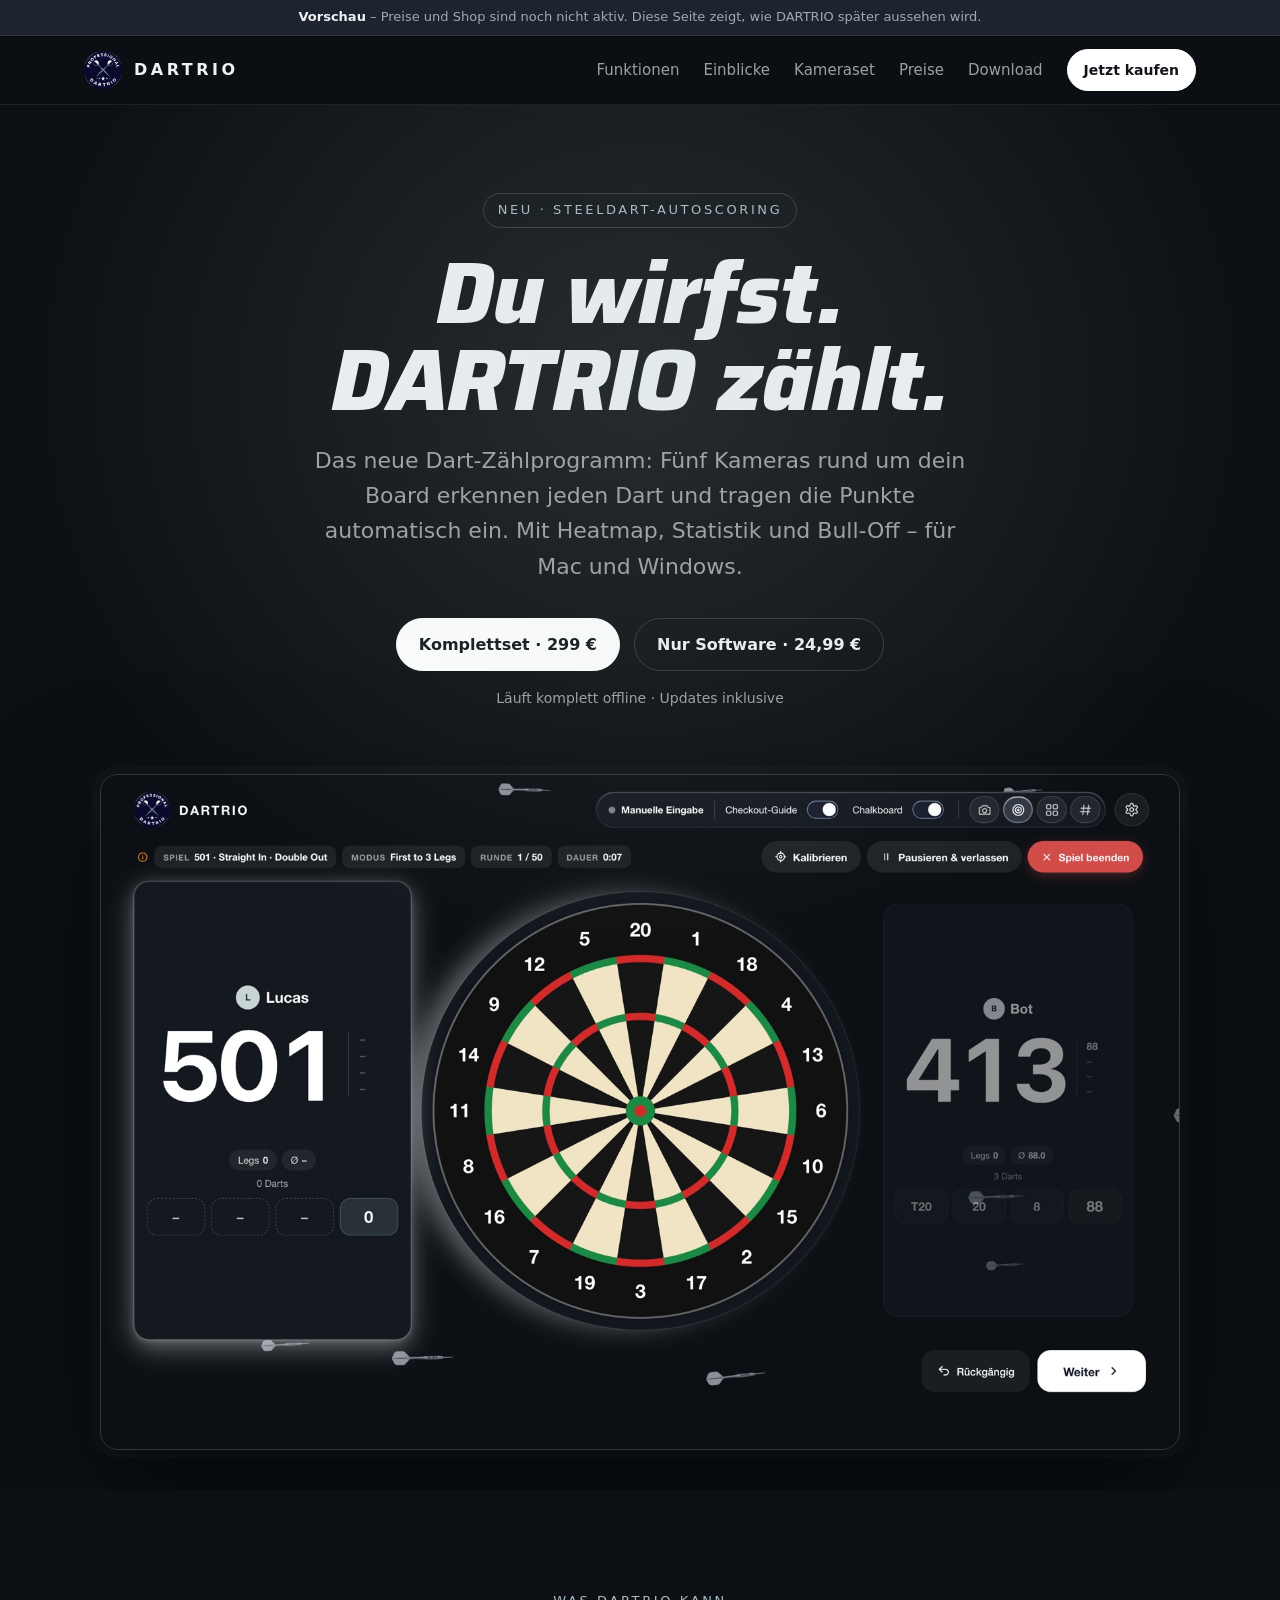
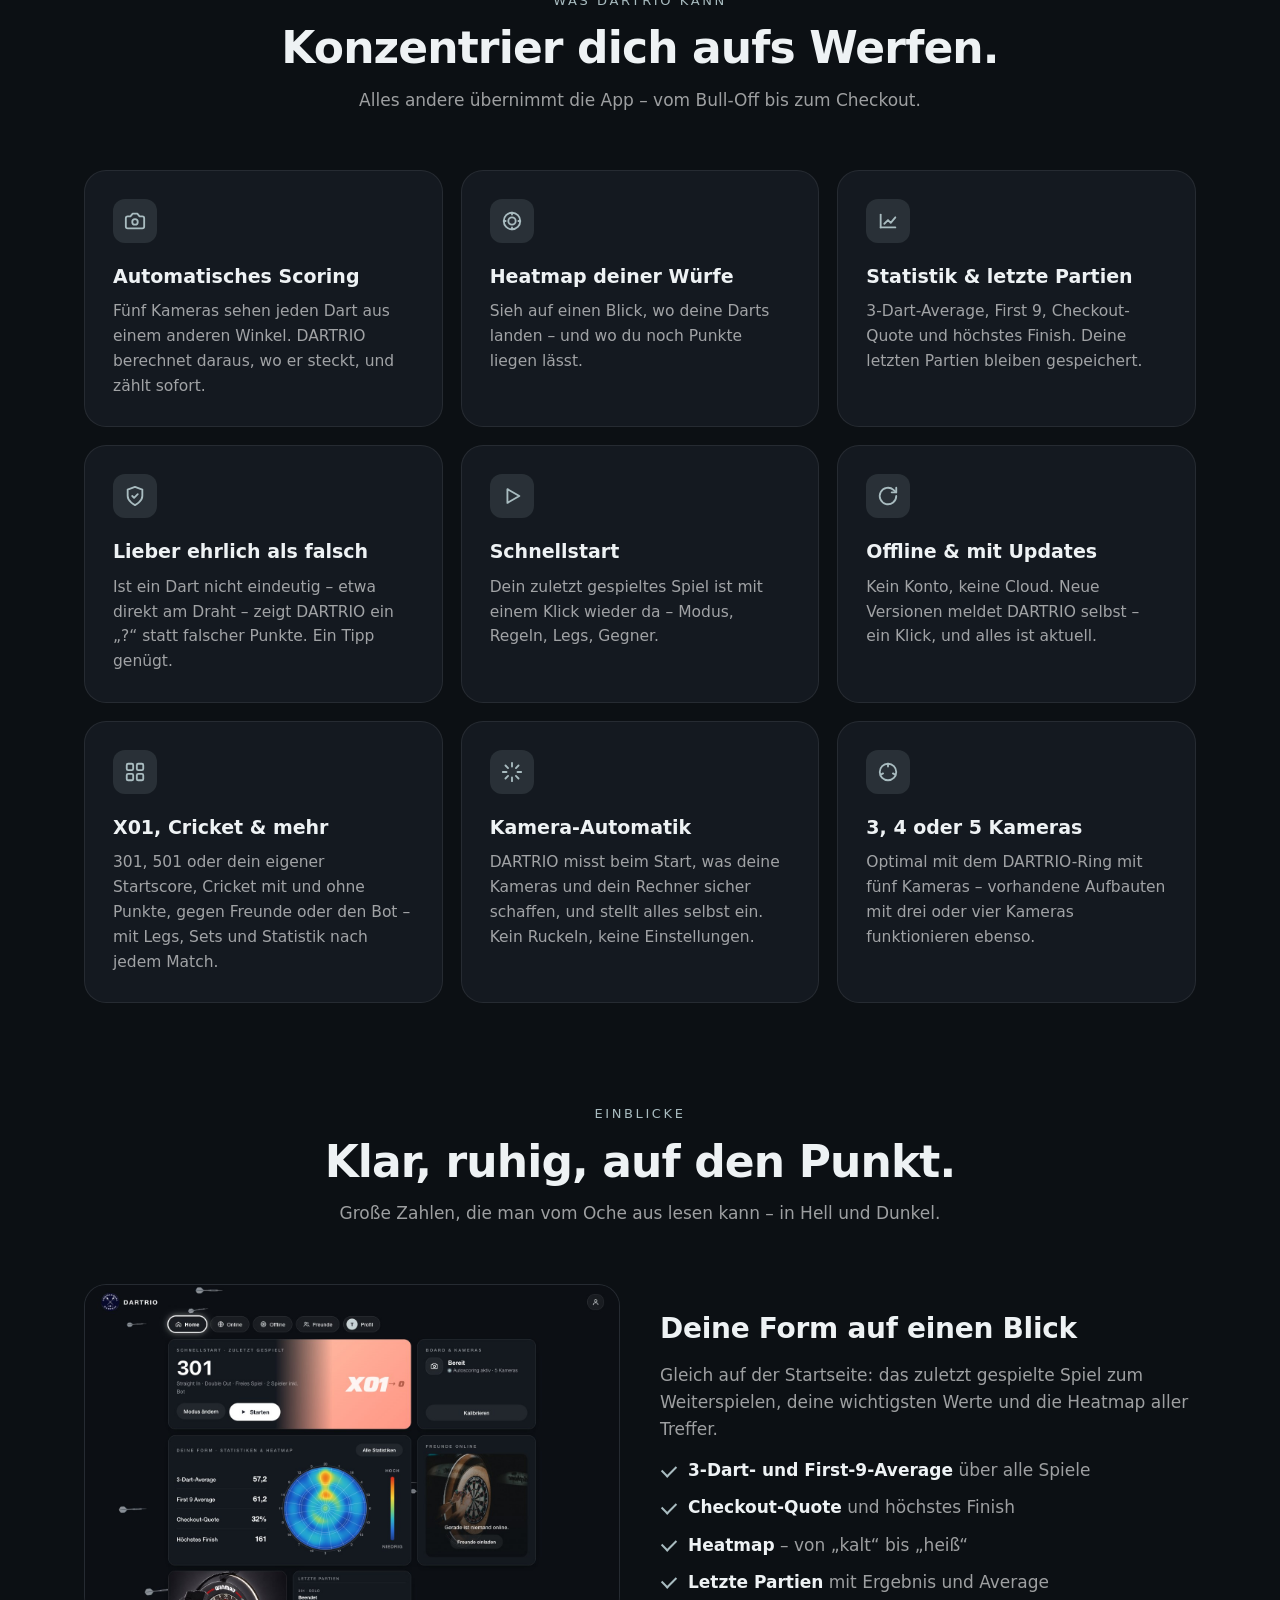
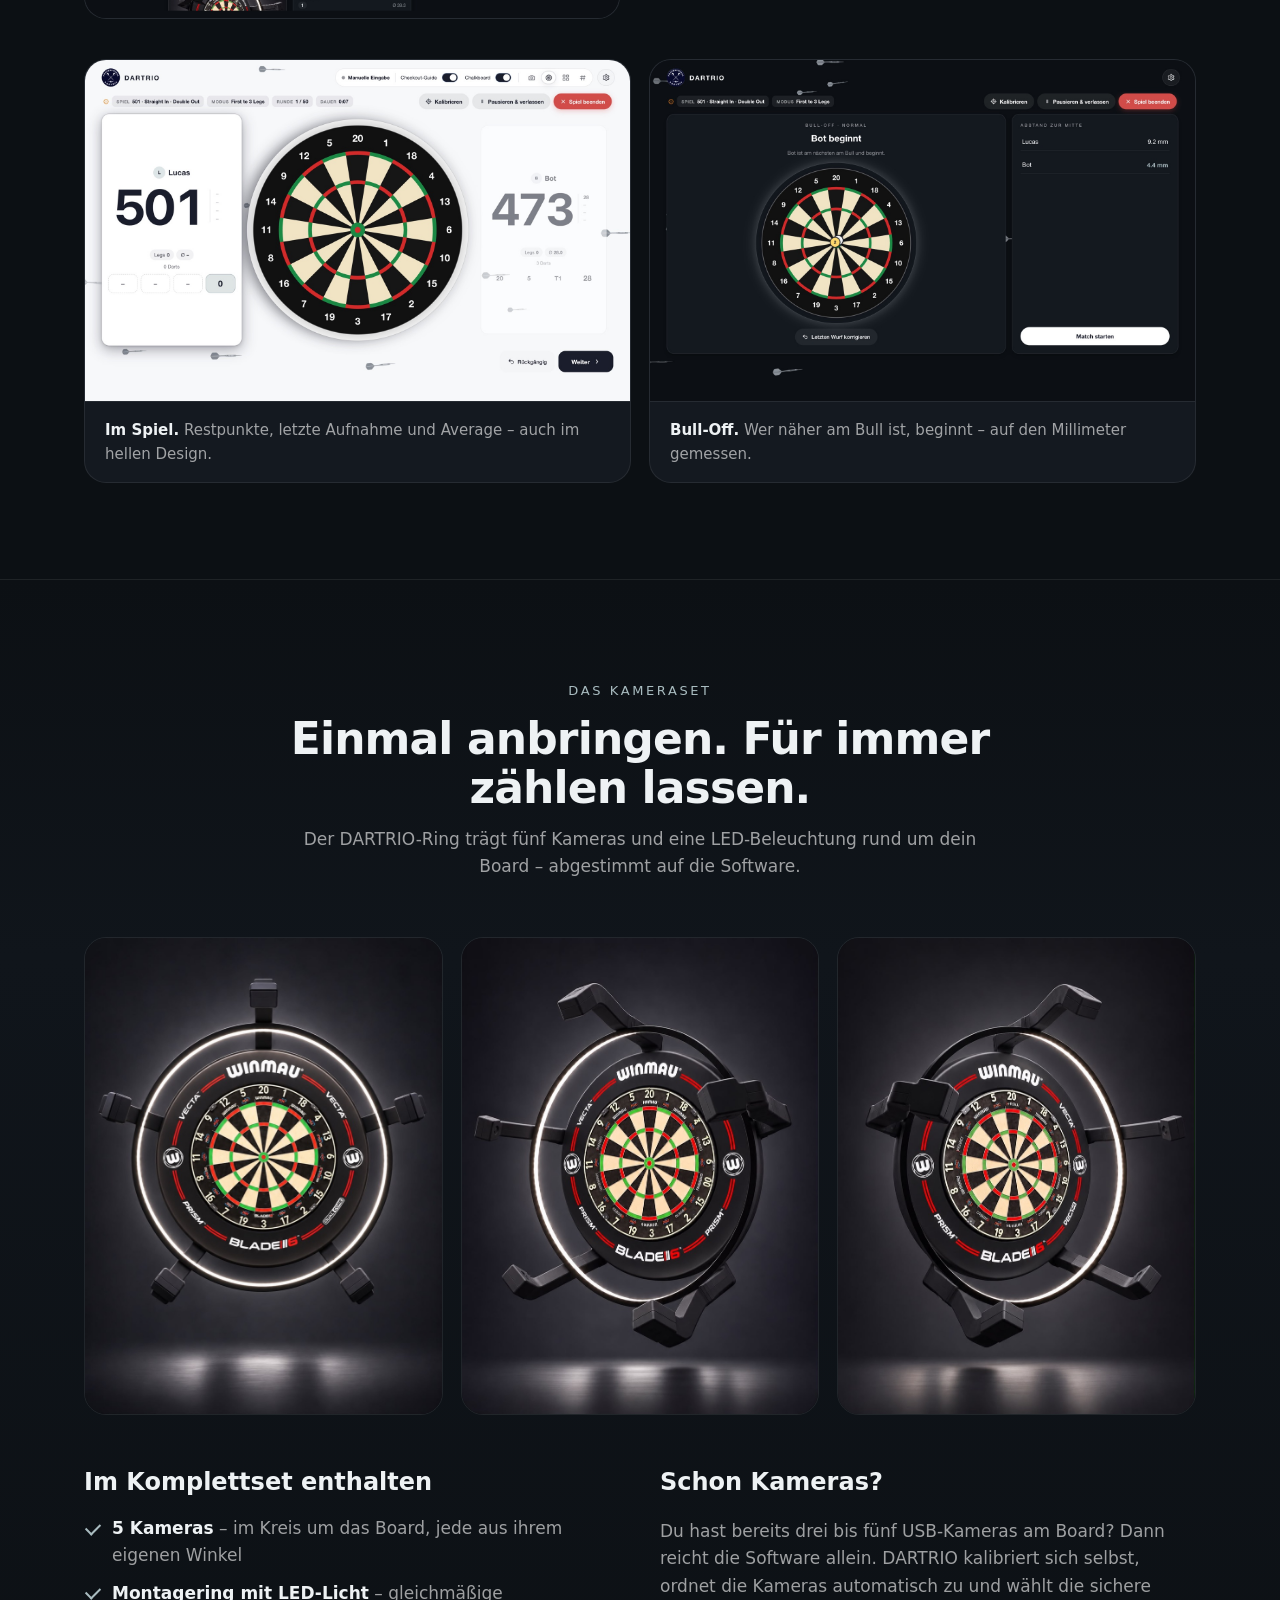
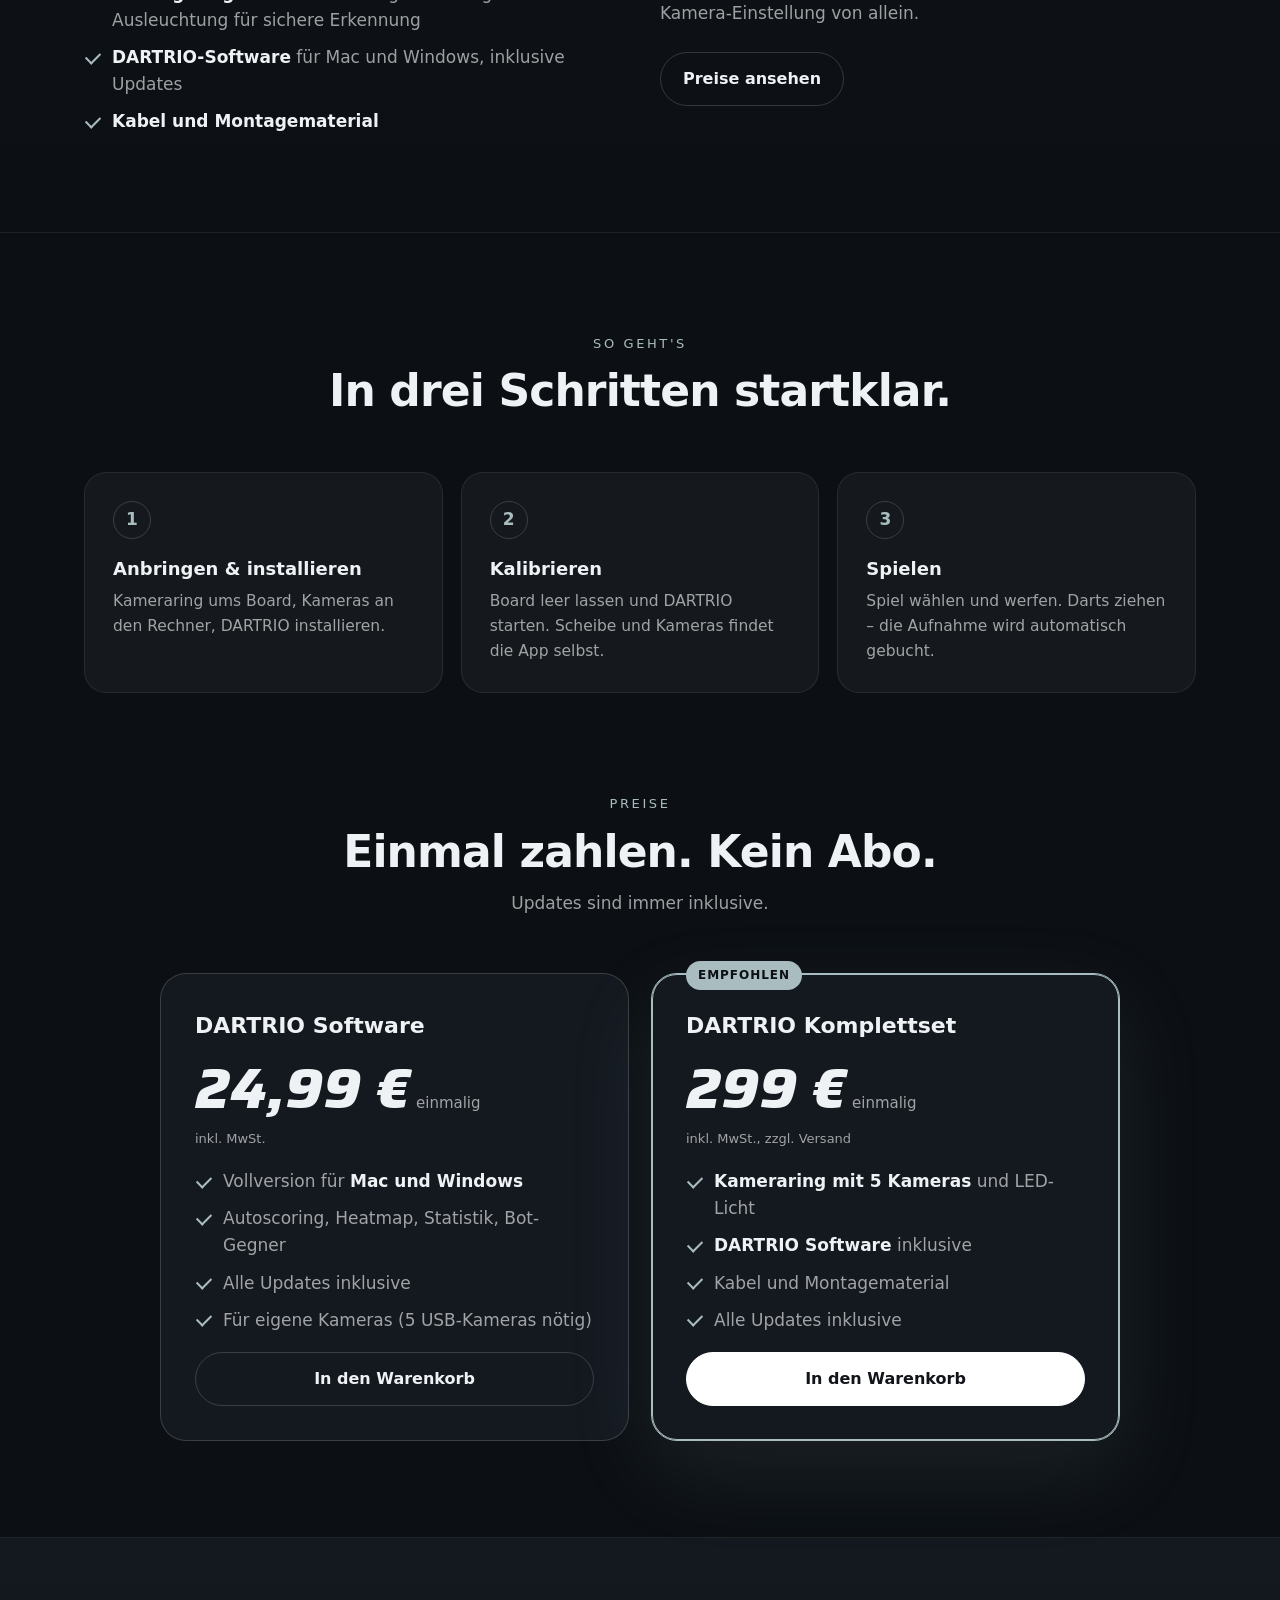
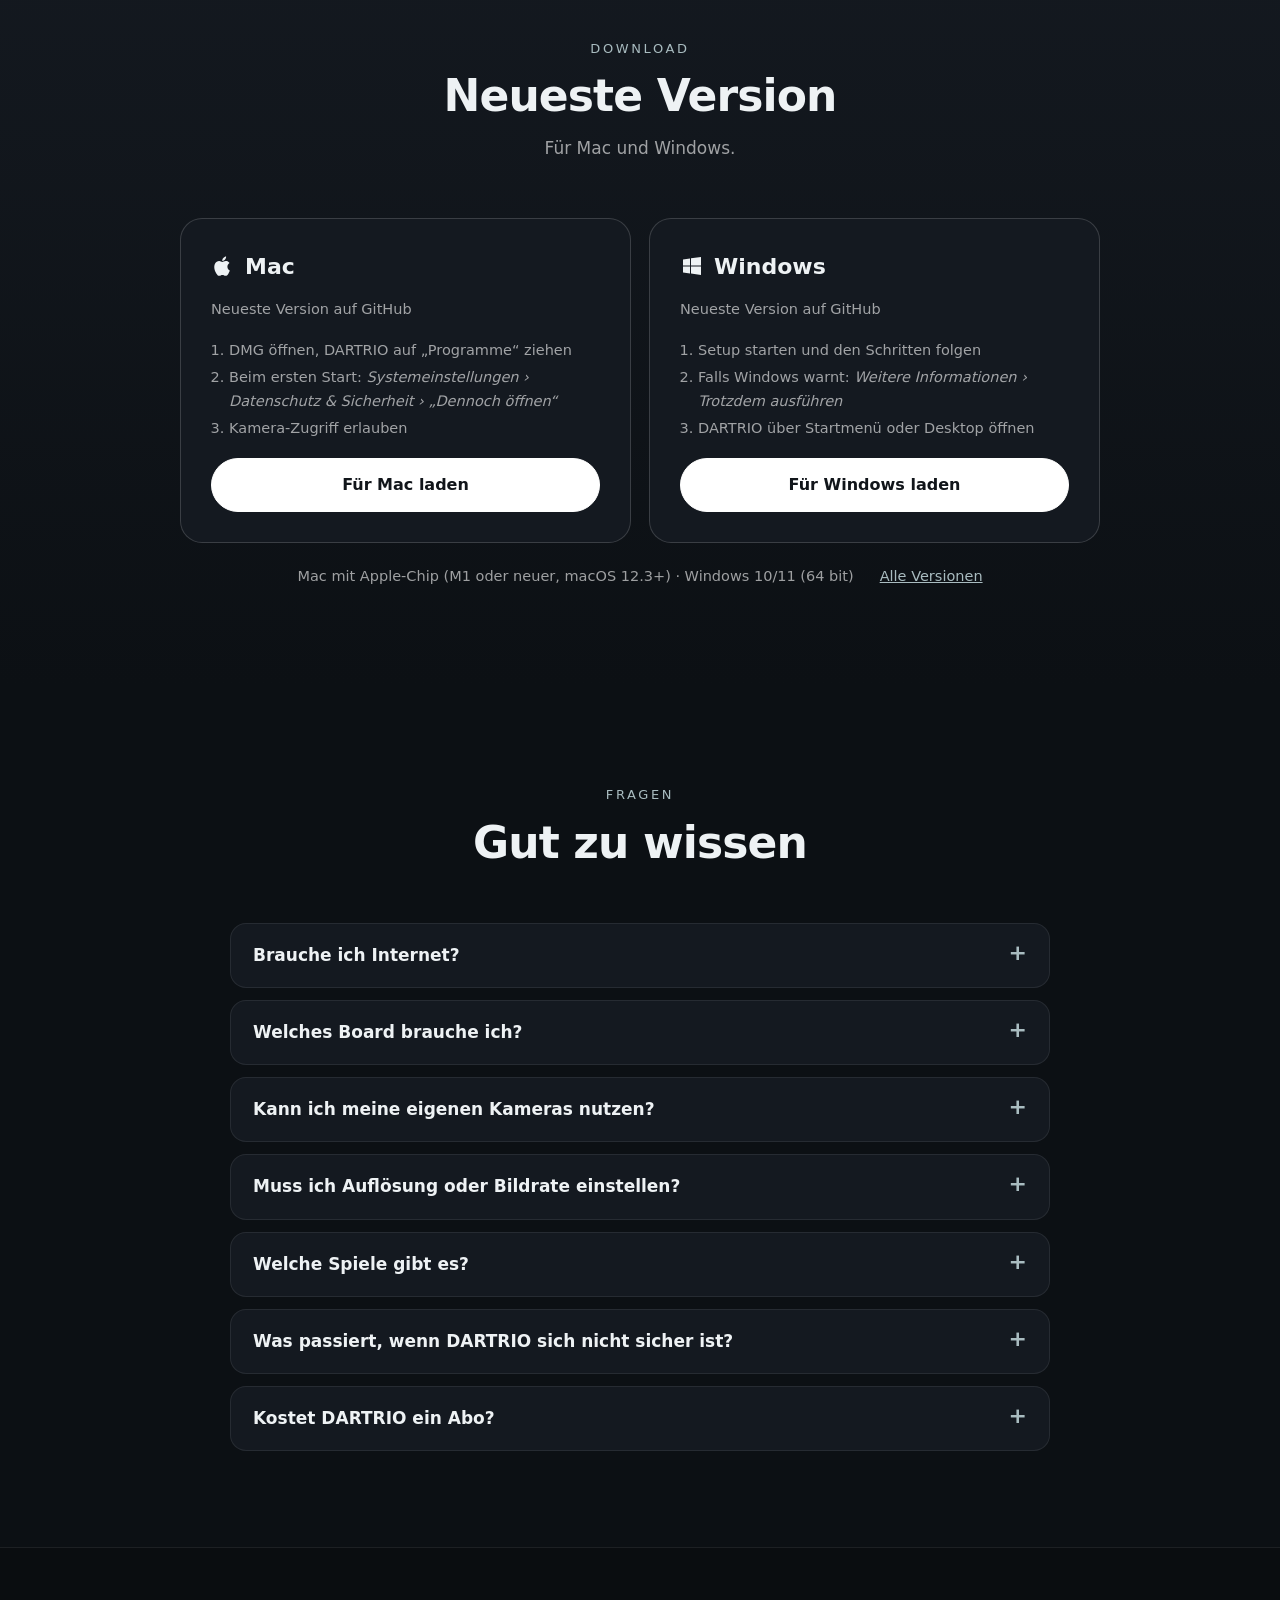
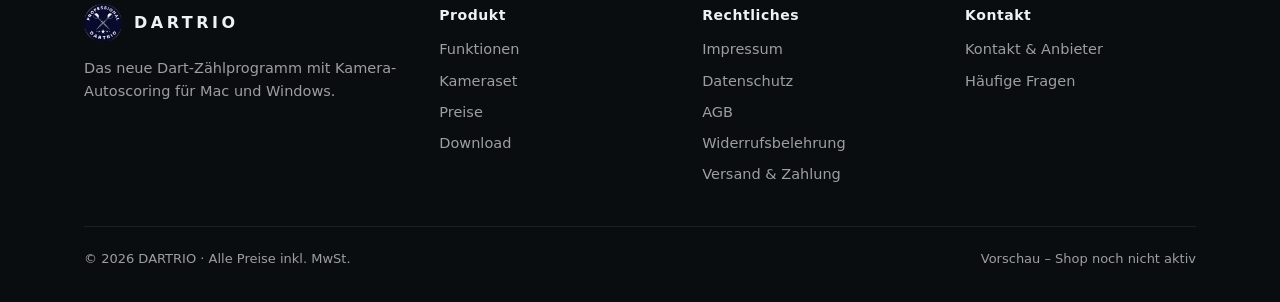
==== commit 2d0d2eb0: "Webseite aktualisiert" ====
--- a/docs/index.html
+++ b/docs/index.html
@@ -177,12 +177,27 @@
         <div class="karte">
           <div class="sym"><svg viewBox="0 0 24 24" fill="none" stroke="currentColor" stroke-width="2" stroke-linecap="round" stroke-linejoin="round"><path d="M7 4.5v15l13-7.5z"/></svg></div>
           <h3>Schnellstart</h3>
-          <p>Dein zuletzt gespieltes Spiel ist mit einem Klick wieder da – 501, Double Out, Legs, Gegner.</p>
+          <p>Dein zuletzt gespieltes Spiel ist mit einem Klick wieder da – Modus, Regeln, Legs, Gegner.</p>
         </div>
         <div class="karte">
           <div class="sym"><svg viewBox="0 0 24 24" fill="none" stroke="currentColor" stroke-width="2" stroke-linecap="round" stroke-linejoin="round"><path d="M21 12a9 9 0 1 1-3-6.7L21 8"/><path d="M21 3v5h-5"/></svg></div>
           <h3>Offline &amp; mit Updates</h3>
           <p>Kein Konto, keine Cloud. Neue Versionen meldet DARTRIO selbst – ein Klick, und alles ist aktuell.</p>
+        </div>
+        <div class="karte">
+          <div class="sym"><svg viewBox="0 0 24 24" fill="none" stroke="currentColor" stroke-width="2" stroke-linecap="round" stroke-linejoin="round"><rect x="3" y="3" width="7" height="7" rx="1.5"/><rect x="14" y="3" width="7" height="7" rx="1.5"/><rect x="3" y="14" width="7" height="7" rx="1.5"/><rect x="14" y="14" width="7" height="7" rx="1.5"/></svg></div>
+          <h3>X01, Cricket &amp; mehr</h3>
+          <p>301, 501 oder dein eigener Startscore, Cricket mit und ohne Punkte, gegen Freunde oder den Bot – mit Legs, Sets und Statistik nach jedem Match.</p>
+        </div>
+        <div class="karte">
+          <div class="sym"><svg viewBox="0 0 24 24" fill="none" stroke="currentColor" stroke-width="2" stroke-linecap="round" stroke-linejoin="round"><path d="M12 2v4M12 18v4M4.9 4.9l2.8 2.8M16.3 16.3l2.8 2.8M2 12h4M18 12h4M4.9 19.1l2.8-2.8M16.3 7.7l2.8-2.8"/></svg></div>
+          <h3>Kamera-Automatik</h3>
+          <p>DARTRIO misst beim Start, was deine Kameras und dein Rechner sicher schaffen, und stellt alles selbst ein. Kein Ruckeln, keine Einstellungen.</p>
+        </div>
+        <div class="karte">
+          <div class="sym"><svg viewBox="0 0 24 24" fill="none" stroke="currentColor" stroke-width="2" stroke-linecap="round" stroke-linejoin="round"><circle cx="12" cy="12" r="9"/><path d="M12 3v3M20 15l-2.6-1.5M4 15l2.6-1.5"/></svg></div>
+          <h3>3, 4 oder 5 Kameras</h3>
+          <p>Optimal mit dem DARTRIO-Ring mit fünf Kameras – vorhandene Aufbauten mit drei oder vier Kameras funktionieren ebenso.</p>
         </div>
       </div>
     </div>
@@ -245,8 +260,8 @@
         </div>
         <div>
           <h3>Schon Kameras?</h3>
-          <p class="mut">Du hast bereits fünf USB-Kameras am Board? Dann reicht die Software allein. DARTRIO kalibriert sich
-            selbst und ordnet die Kameras automatisch zu.</p>
+          <p class="mut">Du hast bereits drei bis fünf USB-Kameras am Board? Dann reicht die Software allein. DARTRIO kalibriert
+            sich selbst, ordnet die Kameras automatisch zu und wählt die sichere Kamera-Einstellung von allein.</p>
           <a class="knopf" href="#preise" style="margin-top: 8px">Preise ansehen</a>
         </div>
       </div>
@@ -355,7 +370,9 @@
       <div class="fragen">
         <details><summary>Brauche ich Internet?</summary><p>Nein. DARTRIO läuft komplett auf deinem Rechner. Internet wird nur genutzt, um nach Updates zu schauen.</p></details>
         <details><summary>Welches Board brauche ich?</summary><p>Ein normales Steeldart-Board nach Norm. DARTRIO kalibriert sich bei jedem Start selbst.</p></details>
-        <details><summary>Kann ich meine eigenen Kameras nutzen?</summary><p>Ja – mit der Software allein. Du brauchst fünf USB-Kameras, gleichmäßig um das Board verteilt, und gleichmäßiges Licht.</p></details>
+        <details><summary>Kann ich meine eigenen Kameras nutzen?</summary><p>Ja – mit der Software allein. Du brauchst drei bis fünf USB-Kameras rund um das Board und gleichmäßiges Licht. Mit fünf Kameras ist die Erkennung am sichersten.</p></details>
+        <details><summary>Muss ich Auflösung oder Bildrate einstellen?</summary><p>Nein. DARTRIO arbeitet immer mit 1280 × 720 – darauf ist die Erkennung abgestimmt – und misst beim Start, wie viele Bilder pro Sekunde alle Kameras gleichzeitig sicher schaffen. Die passende Einstellung merkt sich die App. Tipp: Verteile die Kameras auf mehrere USB-Anschlüsse statt alle an einen Hub.</p></details>
+        <details><summary>Welche Spiele gibt es?</summary><p>X01 (301, 501 oder ein eigener Startscore) mit Double/Master Out, Legs und Sets, außerdem Cricket. Trainingsmodi wie Around the Clock und Shanghai kommen nach und nach dazu.</p></details>
         <details><summary>Was passiert, wenn DARTRIO sich nicht sicher ist?</summary><p>Dann zeigt DARTRIO ein „?“ statt falscher Punkte. Du tippst das richtige Feld an – fertig.</p></details>
         <details><summary>Kostet DARTRIO ein Abo?</summary><p>Nein. Du zahlst einmal, alle Updates sind inklusive.</p></details>
       </div>
